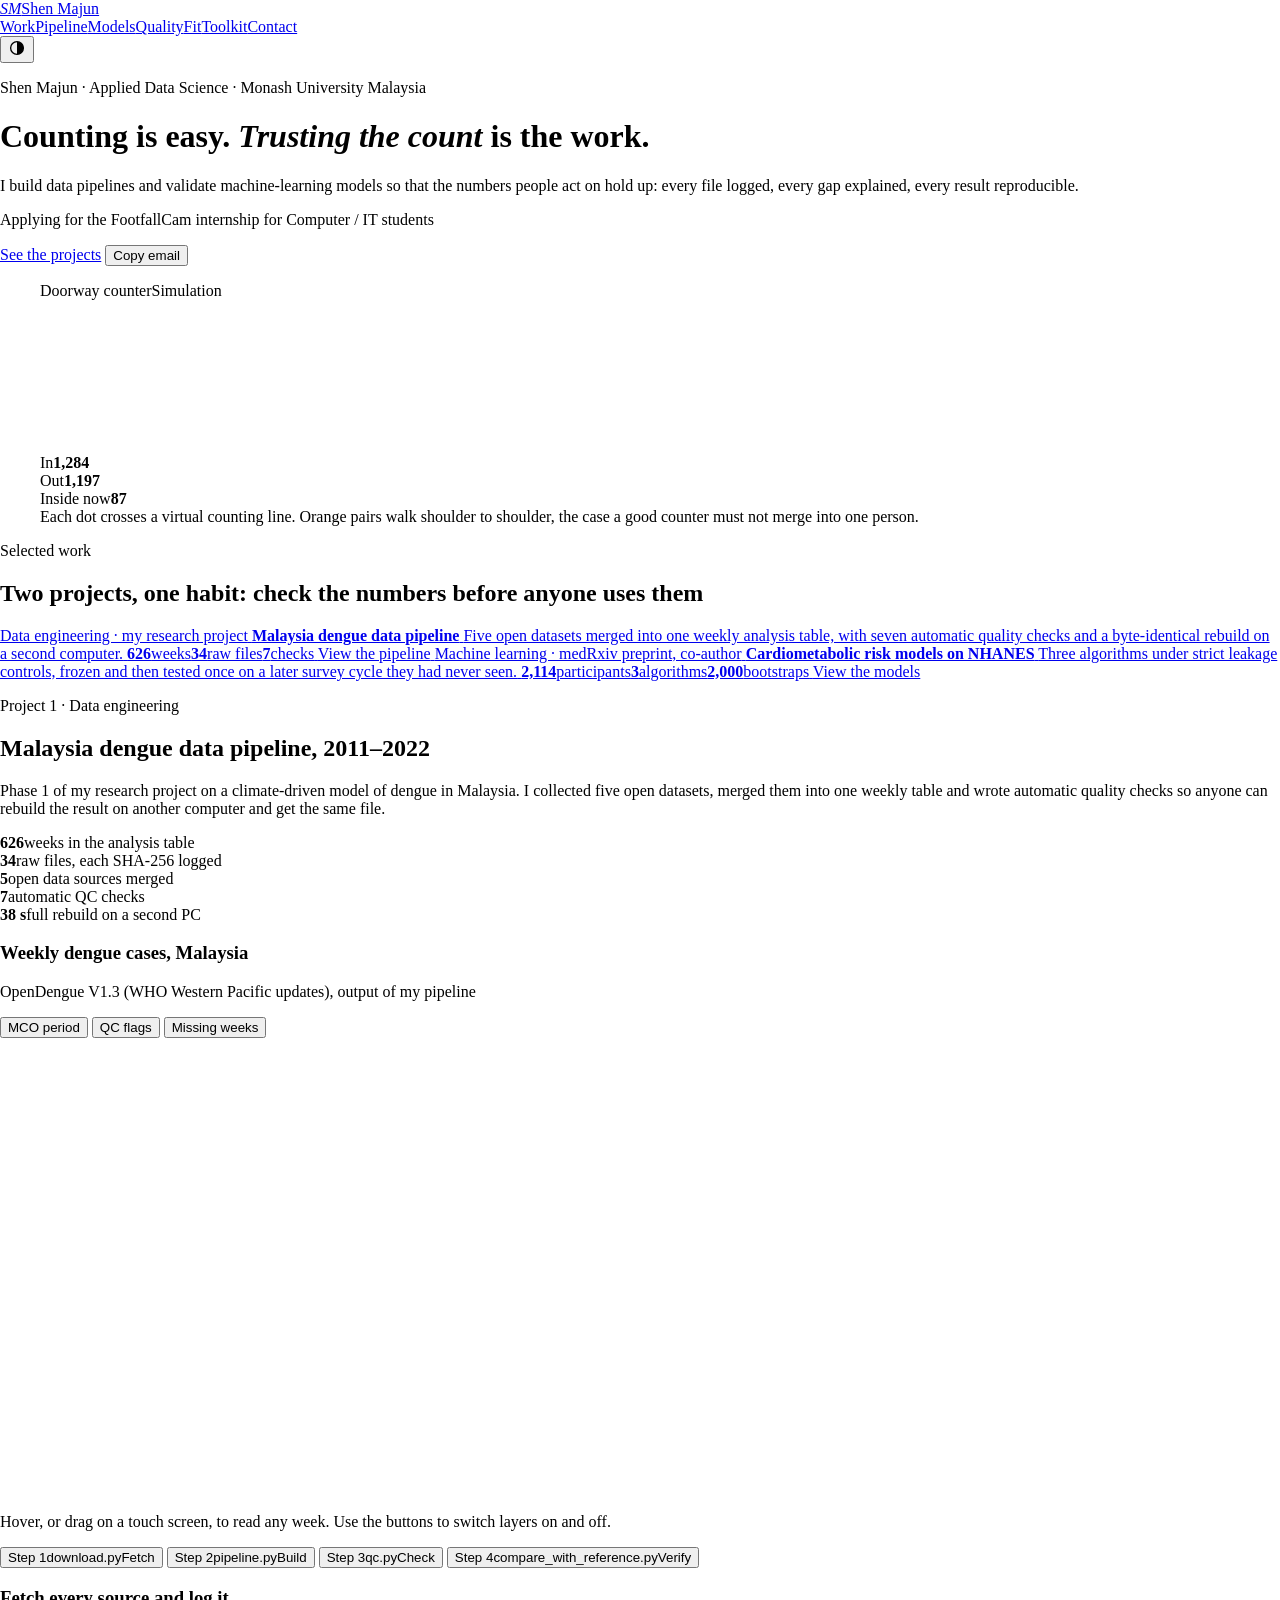
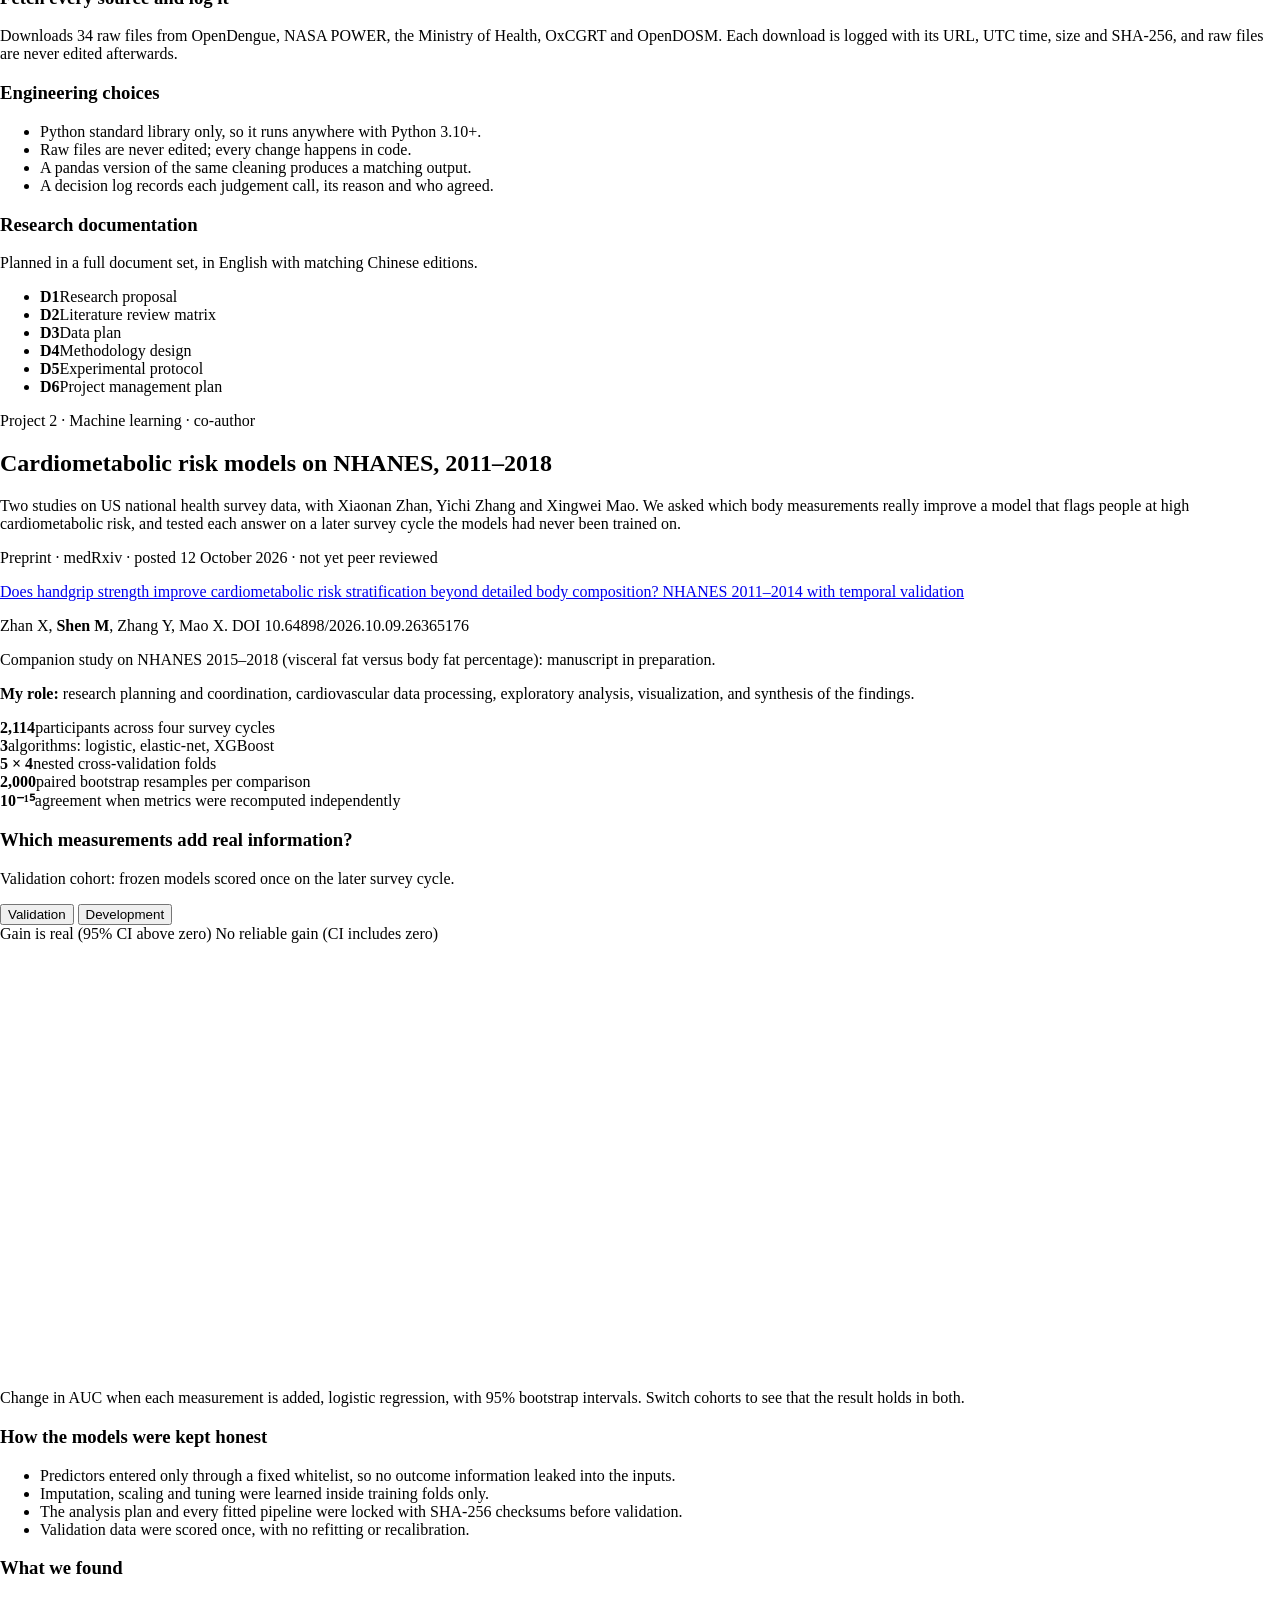
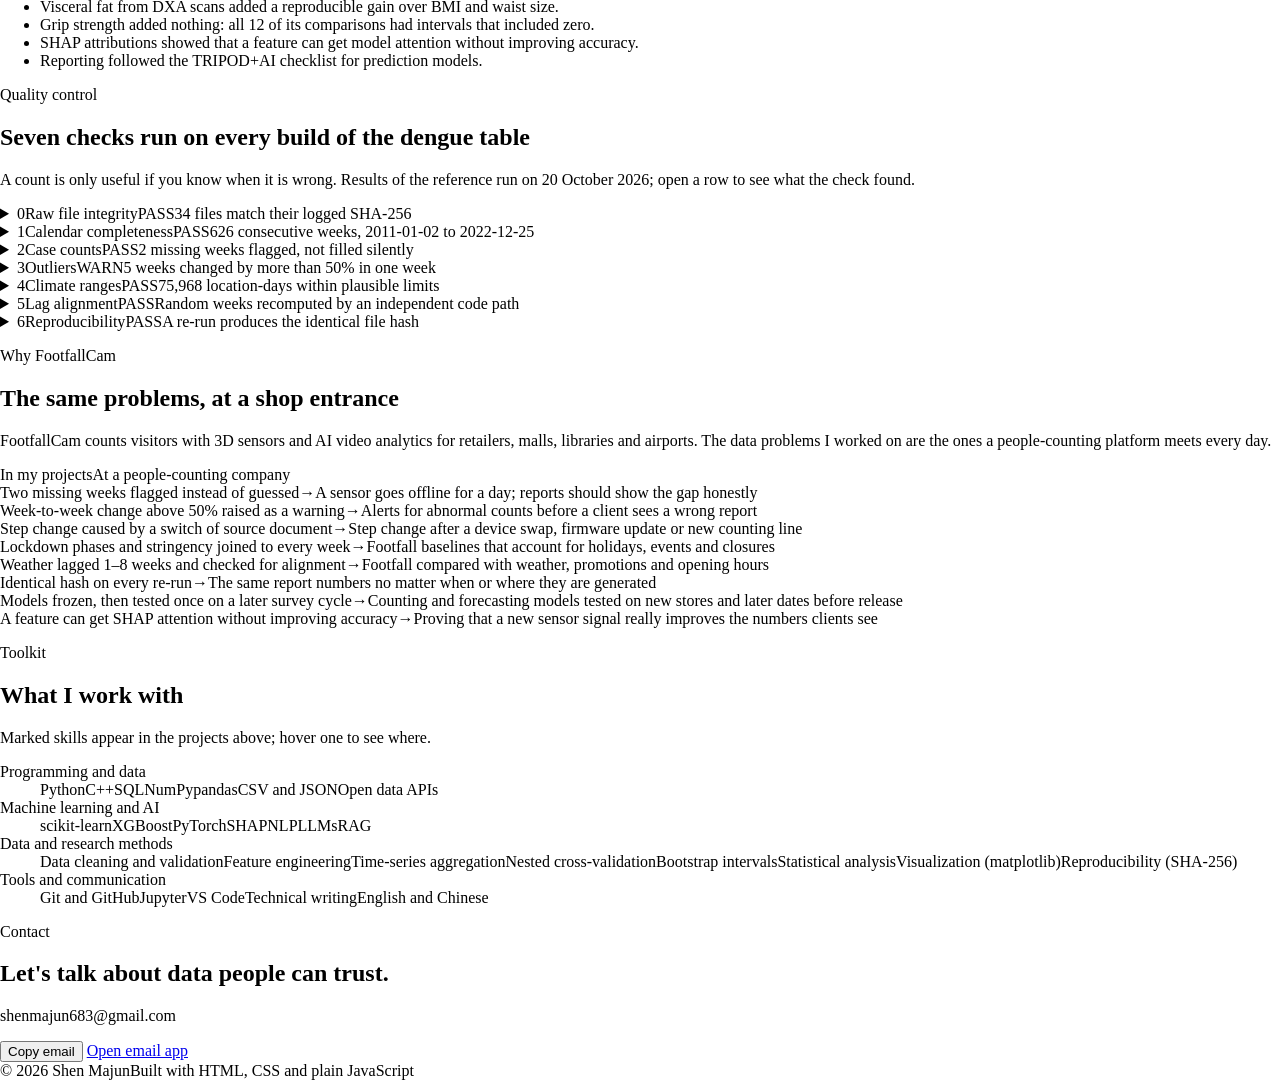
==== index.html @ b2a81bf7 "Publish research portfolio at GitHub Pages site root" ====
<!doctype html>
<html lang="en">
<head>
<meta charset="utf-8">
<meta name="viewport" content="width=device-width, initial-scale=1, viewport-fit=cover">
<meta name="description" content="Shen Majun, Applied Data Science, Monash University Malaysia. Reproducible data pipelines and validated machine-learning models.">
<meta name="author" content="Shen Majun">
<meta property="og:title" content="Shen Majun Portfolio">
<meta property="og:description" content="Reproducible data pipelines and validated machine-learning models.">
<link rel="icon" href="data:image/svg+xml,%3Csvg xmlns='http://www.w3.org/2000/svg' viewBox='0 0 32 32'%3E%3Crect width='32' height='32' rx='7' fill='%2313202a'/%3E%3Ctext x='16' y='21' font-family='monospace' font-size='13' fill='%23f2f4f3' text-anchor='middle'%3ESM%3C/text%3E%3C/svg%3E">
<style>*, *::before, *::after { box-sizing: border-box; } body { margin: 0; } img { max-width: 100%; } [hidden] { display: none !important; }</style>
<title>Shen Majun Portfolio</title>
<link rel="preconnect" href="https://fonts.googleapis.com">
<link rel="preconnect" href="https://fonts.gstatic.com" crossorigin>
<link rel="stylesheet" href="https://fonts.googleapis.com/css2?family=Bricolage+Grotesque:opsz,wght@12..96,500;12..96,700;12..96,800&family=IBM+Plex+Sans:wght@400;500;600&family=IBM+Plex+Mono:wght@400;500&display=swap">
<link rel="stylesheet" href="assets/style.css">
</head>
<body>
<nav class="nav" aria-label="Sections">
  <div class="nav-inner">
    <a class="mark" href="#top"><i>SM</i><span>Shen Majun</span></a>
    <div class="nav-links">
      <a href="#work">Work</a><a href="#pipeline">Pipeline</a><a href="#models">Models</a><a href="#qc">Quality</a><a href="#fit">Fit</a><a href="#toolkit">Toolkit</a><a href="#contact">Contact</a>
    </div>
    <button class="icon-btn" id="theme" type="button" aria-label="Switch light or dark theme" title="Switch light or dark theme">
      <svg width="18" height="18" viewBox="0 0 24 24" aria-hidden="true"><circle cx="12" cy="12" r="8.5" fill="none" stroke="currentColor" stroke-width="1.8"/><path d="M12 3.5a8.5 8.5 0 0 1 0 17z" fill="currentColor"/></svg>
    </button>
  </div>
</nav>

<main class="wrap" id="top">
  <header class="hero">
    <div class="hero-copy">
      <p class="eyebrow">Shen Majun · Applied Data Science · Monash University Malaysia</p>
      <h1>Counting is easy. <em>Trusting the count</em> is the work.</h1>
      <p class="hero-text">I build data pipelines and validate machine-learning models so that the numbers people act on hold up: every file logged, every gap explained, every result reproducible.</p>
      <p class="target"><i></i>Applying for the FootfallCam internship for Computer / IT students</p>
      <div class="cta">
        <a class="btn primary" href="#work">See the projects</a>
        <button class="btn" type="button" data-copy-email>Copy email</button>
      </div>
    </div>
    <figure class="door card">
      <div class="door-head"><span class="live"><i></i>Doorway counter</span><span class="door-tag">Simulation</span></div>
      <canvas id="door" role="img" aria-label="Animated top-down view of people walking in and out through a doorway while a counter tallies each crossing"></canvas>
      <div class="door-stats" aria-live="off">
        <div><span>In</span><b id="c-in">1,284</b></div>
        <div><span>Out</span><b id="c-out">1,197</b></div>
        <div><span>Inside now</span><b id="c-now">87</b></div>
      </div>
      <figcaption>Each dot crosses a virtual counting line. Orange pairs walk shoulder to shoulder, the case a good counter must not merge into one person.</figcaption>
    </figure>
  </header>

  <section class="sec" id="work">
    <div class="sec-head">
      <p class="eyebrow">Selected work</p>
      <h2>Two projects, one habit: check the numbers before anyone uses them</h2>
    </div>
    <div class="work-grid">
      <a class="work-card card" href="#pipeline">
        <span class="kind">Data engineering · my research project</span>
        <strong>Malaysia dengue data pipeline</strong>
        <span class="desc">Five open datasets merged into one weekly analysis table, with seven automatic quality checks and a byte-identical rebuild on a second computer.</span>
        <span class="stats"><span><b>626</b>weeks</span><span><b>34</b>raw files</span><span><b>7</b>checks</span></span>
        <span class="go">View the pipeline</span>
      </a>
      <a class="work-card card" href="#models">
        <span class="kind">Machine learning · medRxiv preprint, co-author</span>
        <strong>Cardiometabolic risk models on NHANES</strong>
        <span class="desc">Three algorithms under strict leakage controls, frozen and then tested once on a later survey cycle they had never seen.</span>
        <span class="stats"><span><b>2,114</b>participants</span><span><b>3</b>algorithms</span><span><b>2,000</b>bootstraps</span></span>
        <span class="go">View the models</span>
      </a>
    </div>
  </section>

  <section class="sec" id="pipeline">
    <div class="sec-head">
      <p class="eyebrow">Project 1 · Data engineering</p>
      <h2>Malaysia dengue data pipeline, 2011–2022</h2>
      <p class="lede">Phase 1 of my research project on a climate-driven model of dengue in Malaysia. I collected five open datasets, merged them into one weekly table and wrote automatic quality checks so anyone can rebuild the result on another computer and get the same file.</p>
    </div>
    <div class="tally card">
      <div><b>626</b><span>weeks in the analysis table</span></div>
      <div><b>34</b><span>raw files, each SHA-256 logged</span></div>
      <div><b>5</b><span>open data sources merged</span></div>
      <div><b>7</b><span>automatic QC checks</span></div>
      <div><b>38 s</b><span>full rebuild on a second PC</span></div>
    </div>
    <div class="card chart-card">
      <div class="card-head">
        <div><h3>Weekly dengue cases, Malaysia</h3><p class="caption">OpenDengue V1.3 (WHO Western Pacific updates), output of my pipeline</p></div>
        <div class="chips" role="group" aria-label="Chart layers">
          <button class="chip" type="button" aria-pressed="true" data-layer="mco"><i class="sw band"></i>MCO period</button>
          <button class="chip" type="button" aria-pressed="true" data-layer="flags"><i class="sw flag"></i>QC flags</button>
          <button class="chip" type="button" aria-pressed="true" data-layer="gaps"><i class="sw gap"></i>Missing weeks</button>
        </div>
      </div>
      <div class="chart-wrap">
        <div class="chart-scroll"><svg id="chart" viewBox="0 0 900 320" role="img" aria-label="Weekly dengue cases in Malaysia from 2011 to 2022, peaking at 3,642 in January 2016 and above 3,500 in 2019, then dropping sharply during the Movement Control Order"></svg></div>
        <div class="tip" id="chart-tip" hidden></div>
      </div>
      <p class="caption">Hover, or drag on a touch screen, to read any week. Use the buttons to switch layers on and off.</p>
    </div>

    <div class="flow" role="tablist" aria-label="Pipeline steps">
      <button class="step" role="tab" type="button" aria-selected="true" aria-controls="step-panel" data-step="0"><span class="n">Step 1</span><span class="file">download.py</span><span class="verb">Fetch</span></button>
      <button class="step" role="tab" type="button" aria-selected="false" aria-controls="step-panel" data-step="1"><span class="n">Step 2</span><span class="file">pipeline.py</span><span class="verb">Build</span></button>
      <button class="step" role="tab" type="button" aria-selected="false" aria-controls="step-panel" data-step="2"><span class="n">Step 3</span><span class="file">qc.py</span><span class="verb">Check</span></button>
      <button class="step" role="tab" type="button" aria-selected="false" aria-controls="step-panel" data-step="3"><span class="n">Step 4</span><span class="file">compare_with_reference.py</span><span class="verb">Verify</span></button>
    </div>
    <div class="step-panel card" id="step-panel" role="tabpanel" aria-live="polite">
      <h3 id="step-title">Fetch every source and log it</h3>
      <p id="step-text">Downloads 34 raw files from OpenDengue, NASA POWER, the Ministry of Health, OxCGRT and OpenDOSM. Each download is logged with its URL, UTC time, size and SHA-256, and raw files are never edited afterwards.</p>
    </div>

    <div class="cols">
      <div class="card">
        <h3>Engineering choices</h3>
        <ul class="ticks">
          <li>Python standard library only, so it runs anywhere with Python 3.10+.</li>
          <li>Raw files are never edited; every change happens in code.</li>
          <li>A pandas version of the same cleaning produces a matching output.</li>
          <li>A decision log records each judgement call, its reason and who agreed.</li>
        </ul>
      </div>
      <div class="card">
        <h3>Research documentation</h3>
        <p class="caption">Planned in a full document set, in English with matching Chinese editions.</p>
        <ul class="docs">
          <li><b>D1</b>Research proposal</li>
          <li><b>D2</b>Literature review matrix</li>
          <li><b>D3</b>Data plan</li>
          <li><b>D4</b>Methodology design</li>
          <li><b>D5</b>Experimental protocol</li>
          <li><b>D6</b>Project management plan</li>
        </ul>
      </div>
    </div>
  </section>

  <section class="sec" id="models">
    <div class="sec-head">
      <p class="eyebrow">Project 2 · Machine learning · co-author</p>
      <h2>Cardiometabolic risk models on NHANES, 2011–2018</h2>
      <p class="lede">Two studies on US national health survey data, with Xiaonan Zhan, Yichi Zhang and Xingwei Mao. We asked which body measurements really improve a model that flags people at high cardiometabolic risk, and tested each answer on a later survey cycle the models had never been trained on.</p>
    </div>
    <div class="cite card">
      <p class="eyebrow">Preprint · medRxiv · posted 12 October 2026 · not yet peer reviewed</p>
      <a href="https://www.medrxiv.org/content/10.64898/2026.10.09.26365176v1" target="_blank" rel="noopener">Does handgrip strength improve cardiometabolic risk stratification beyond detailed body composition? NHANES 2011–2014 with temporal validation</a>
      <p class="authors">Zhan X, <strong>Shen M</strong>, Zhang Y, Mao X. DOI <span class="doi">10.64898/2026.10.09.26365176</span></p>
      <p class="authors">Companion study on NHANES 2015–2018 (visceral fat versus body fat percentage): manuscript in preparation.</p>
    </div>
    <p class="role"><strong>My role:</strong> research planning and coordination, cardiovascular data processing, exploratory analysis, visualization, and synthesis of the findings.</p>
    <div class="tally card">
      <div><b>2,114</b><span>participants across four survey cycles</span></div>
      <div><b>3</b><span>algorithms: logistic, elastic-net, XGBoost</span></div>
      <div><b>5 × 4</b><span>nested cross-validation folds</span></div>
      <div><b>2,000</b><span>paired bootstrap resamples per comparison</span></div>
      <div><b>10⁻¹⁵</b><span>agreement when metrics were recomputed independently</span></div>
    </div>
    <div class="card chart-card">
      <div class="card-head">
        <div><h3>Which measurements add real information?</h3><p class="caption" id="forest-note">Validation cohort: frozen models scored once on the later survey cycle.</p></div>
        <div class="seg" role="group" aria-label="Cohort">
          <button type="button" aria-pressed="true" data-cohort="val">Validation</button>
          <button type="button" aria-pressed="false" data-cohort="dev">Development</button>
        </div>
      </div>
      <div class="chips" aria-hidden="true">
        <span class="chip"><i class="sw line"></i>Gain is real (95% CI above zero)</span>
        <span class="chip"><i class="sw mute"></i>No reliable gain (CI includes zero)</span>
      </div>
      <div class="chart-wrap">
        <div class="chart-scroll"><svg id="forest" viewBox="0 0 900 300" role="img" aria-label="Change in AUC for six comparisons. Visceral fat adds about 0.04 and visceral fat plus body fat about 0.06 in validation; grip strength, muscle mass and body fat alone add nothing reliable"></svg></div>
        <div class="tip" id="forest-tip" hidden></div>
      </div>
      <p class="caption">Change in AUC when each measurement is added, logistic regression, with 95% bootstrap intervals. Switch cohorts to see that the result holds in both.</p>
    </div>
    <div class="cols">
      <div class="card">
        <h3>How the models were kept honest</h3>
        <ul class="ticks">
          <li>Predictors entered only through a fixed whitelist, so no outcome information leaked into the inputs.</li>
          <li>Imputation, scaling and tuning were learned inside training folds only.</li>
          <li>The analysis plan and every fitted pipeline were locked with SHA-256 checksums before validation.</li>
          <li>Validation data were scored once, with no refitting or recalibration.</li>
        </ul>
      </div>
      <div class="card">
        <h3>What we found</h3>
        <ul class="ticks">
          <li>Visceral fat from DXA scans added a reproducible gain over BMI and waist size.</li>
          <li>Grip strength added nothing: all 12 of its comparisons had intervals that included zero.</li>
          <li>SHAP attributions showed that a feature can get model attention without improving accuracy.</li>
          <li>Reporting followed the TRIPOD+AI checklist for prediction models.</li>
        </ul>
      </div>
    </div>
  </section>

  <section class="sec" id="qc">
    <div class="sec-head">
      <p class="eyebrow">Quality control</p>
      <h2>Seven checks run on every build of the dengue table</h2>
      <p class="lede">A count is only useful if you know when it is wrong. Results of the reference run on 20 October 2026; open a row to see what the check found.</p>
    </div>
    <div class="qc card">
      <details><summary><span class="n">0</span><span class="name">Raw file integrity</span><span class="pill pass">PASS</span><span class="sum">34 files match their logged SHA-256</span><i class="chev"></i></summary>
        <div class="more"><p>Every raw file is hashed again and compared with the hash written to <code>DOWNLOAD_LOG.csv</code> at download time, so a silently changed file cannot slip in.</p></div></details>
      <details><summary><span class="n">1</span><span class="name">Calendar completeness</span><span class="pill pass">PASS</span><span class="sum">626 consecutive weeks, 2011-01-02 to 2022-12-25</span><i class="chev"></i></summary>
        <div class="more"><p>Every Sunday-start week appears exactly once, with no duplicates and no jumps in the calendar.</p></div></details>
      <details><summary><span class="n">2</span><span class="name">Case counts</span><span class="pill pass">PASS</span><span class="sum">2 missing weeks flagged, not filled silently</span><i class="chev"></i></summary>
        <div class="more"><p>Missing in the source and kept as missing, with a flag column:</p><ul><li>2014-12-28</li><li>2020-12-27</li></ul></div></details>
      <details><summary><span class="n">3</span><span class="name">Outliers</span><span class="pill warn">WARN</span><span class="sum">5 weeks changed by more than 50% in one week</span><i class="chev"></i></summary>
        <div class="more"><p>Raised as warnings for review against the WHO source. The 2013-12-29 drop is the first week taken from a different WHO source document.</p><ul><li>2011-09-04: 178 → 310 (+74%)</li><li>2013-12-29: 2,087 → 1,019 (−51%)</li><li>2014-01-05: 1,019 → 1,930 (+89%)</li><li>2014-08-03: 1,818 → 2,975 (+64%)</li><li>2017-11-19: 1,003 → 1,536 (+53%)</li></ul></div></details>
      <details><summary><span class="n">4</span><span class="name">Climate ranges</span><span class="pill pass">PASS</span><span class="sum">75,968 location-days within plausible limits</span><i class="chev"></i></summary>
        <div class="more"><p>Daily temperature, rainfall and humidity at 16 state capitals checked against physical limits before weekly aggregation.</p></div></details>
      <details><summary><span class="n">5</span><span class="name">Lag alignment</span><span class="pill pass">PASS</span><span class="sum">Random weeks recomputed by an independent code path</span><i class="chev"></i></summary>
        <div class="more"><p>Five random weeks, one random lag each, three variables. Examples:</p><ul><li>2015-02-22 temperature lag 1: stored 25.6847, recomputed 25.6847</li><li>2019-08-18 rainfall lag 4: stored 38.2796, recomputed 38.2796</li><li>2020-06-07 humidity lag 7: stored 81.1897, recomputed 81.1897</li></ul></div></details>
      <details><summary><span class="n">6</span><span class="name">Reproducibility</span><span class="pill pass">PASS</span><span class="sum">A re-run produces the identical file hash</span><i class="chev"></i></summary>
        <div class="more"><p>SHA-256 of <code>analysis_weekly.csv</code>:</p><ul><li style="overflow-wrap:anywhere">63e874e087cb369cb9863af6ad390d835383f2904d66a9bf6e2590da670570d3</li></ul></div></details>
    </div>
  </section>

  <section class="sec" id="fit">
    <div class="sec-head">
      <p class="eyebrow">Why FootfallCam</p>
      <h2>The same problems, at a shop entrance</h2>
      <p class="lede">FootfallCam counts visitors with 3D sensors and AI video analytics for retailers, malls, libraries and airports. The data problems I worked on are the ones a people-counting platform meets every day.</p>
    </div>
    <div class="fit card">
      <div class="fit-head"><span>In my projects</span><span></span><span>At a people-counting company</span></div>
      <div class="fit-row"><span>Two missing weeks flagged instead of guessed</span><span class="arrow" aria-hidden="true">→</span><span class="them">A sensor goes offline for a day; reports should show the gap honestly</span></div>
      <div class="fit-row"><span>Week-to-week change above 50% raised as a warning</span><span class="arrow" aria-hidden="true">→</span><span class="them">Alerts for abnormal counts before a client sees a wrong report</span></div>
      <div class="fit-row"><span>Step change caused by a switch of source document</span><span class="arrow" aria-hidden="true">→</span><span class="them">Step change after a device swap, firmware update or new counting line</span></div>
      <div class="fit-row"><span>Lockdown phases and stringency joined to every week</span><span class="arrow" aria-hidden="true">→</span><span class="them">Footfall baselines that account for holidays, events and closures</span></div>
      <div class="fit-row"><span>Weather lagged 1–8 weeks and checked for alignment</span><span class="arrow" aria-hidden="true">→</span><span class="them">Footfall compared with weather, promotions and opening hours</span></div>
      <div class="fit-row"><span>Identical hash on every re-run</span><span class="arrow" aria-hidden="true">→</span><span class="them">The same report numbers no matter when or where they are generated</span></div>
      <div class="fit-row"><span>Models frozen, then tested once on a later survey cycle</span><span class="arrow" aria-hidden="true">→</span><span class="them">Counting and forecasting models tested on new stores and later dates before release</span></div>
      <div class="fit-row"><span>A feature can get SHAP attention without improving accuracy</span><span class="arrow" aria-hidden="true">→</span><span class="them">Proving that a new sensor signal really improves the numbers clients see</span></div>
    </div>
  </section>

  <section class="sec" id="toolkit">
    <div class="sec-head">
      <p class="eyebrow">Toolkit</p>
      <h2>What I work with</h2>
      <p class="legend-note"><i></i>Marked skills appear in the projects above; hover one to see where.</p>
    </div>
    <dl class="skill-groups card">
      <div><dt>Programming and data</dt><dd class="skills">
        <span class="skill" tabindex="0" data-used="Dengue pipeline · NHANES models">Python</span><span class="skill">C++</span><span class="skill">SQL</span><span class="skill">NumPy</span><span class="skill" tabindex="0" data-used="pandas version of the dengue cleaning">pandas</span><span class="skill" tabindex="0" data-used="Dengue pipeline">CSV and JSON</span><span class="skill" tabindex="0" data-used="NASA POWER, OpenDOSM, MOH sources">Open data APIs</span>
      </dd></div>
      <div><dt>Machine learning and AI</dt><dd class="skills">
        <span class="skill" tabindex="0" data-used="NHANES models">scikit-learn</span><span class="skill" tabindex="0" data-used="NHANES models">XGBoost</span><span class="skill">PyTorch</span><span class="skill" tabindex="0" data-used="NHANES model explanations">SHAP</span><span class="skill">NLP</span><span class="skill">LLMs</span><span class="skill">RAG</span>
      </dd></div>
      <div><dt>Data and research methods</dt><dd class="skills">
        <span class="skill" tabindex="0" data-used="Dengue QC checks">Data cleaning and validation</span><span class="skill" tabindex="0" data-used="Climate lags in the dengue table">Feature engineering</span><span class="skill" tabindex="0" data-used="Daily to weekly climate">Time-series aggregation</span><span class="skill" tabindex="0" data-used="NHANES models">Nested cross-validation</span><span class="skill" tabindex="0" data-used="NHANES models">Bootstrap intervals</span><span class="skill">Statistical analysis</span><span class="skill" tabindex="0" data-used="NHANES figures">Visualization (matplotlib)</span><span class="skill" tabindex="0" data-used="Both projects">Reproducibility (SHA-256)</span>
      </dd></div>
      <div><dt>Tools and communication</dt><dd class="skills">
        <span class="skill">Git and GitHub</span><span class="skill">Jupyter</span><span class="skill">VS Code</span><span class="skill" tabindex="0" data-used="D1–D6 documents">Technical writing</span><span class="skill">English and Chinese</span>
      </dd></div>
    </dl>
  </section>

  <section class="contact" id="contact">
    <div>
      <p class="eyebrow">Contact</p>
      <h2>Let's talk about data people can trust.</h2>
      <p class="email" id="email">shenmajun683@gmail.com</p>
    </div>
    <div class="cta">
      <button class="btn primary" type="button" data-copy-email>Copy email</button>
      <a class="btn" href="mailto:shenmajun683@gmail.com">Open email app</a>
    </div>
  </section>
  <footer class="foot"><span>© 2026 Shen Majun</span><span>Built with HTML, CSS and plain JavaScript</span></footer>
</main>

<script src="assets/main.js"></script>
</body>
</html>
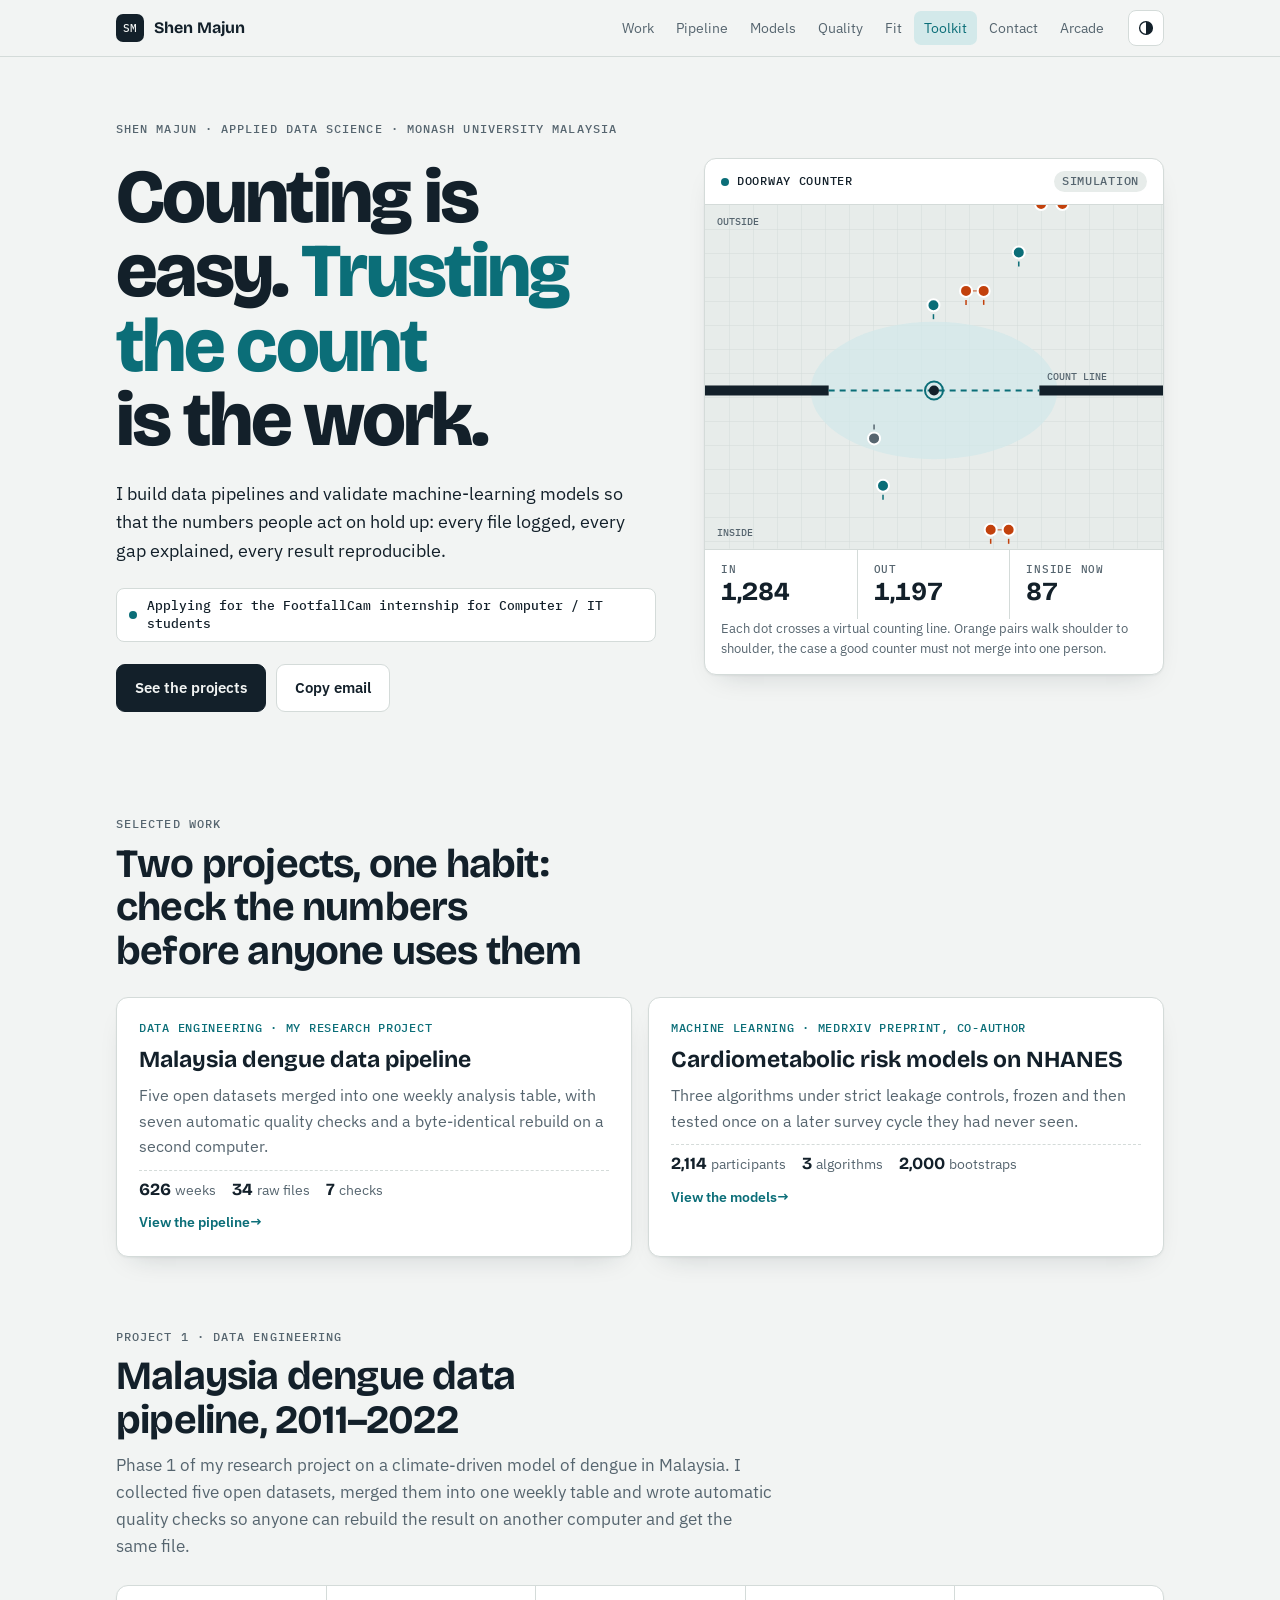
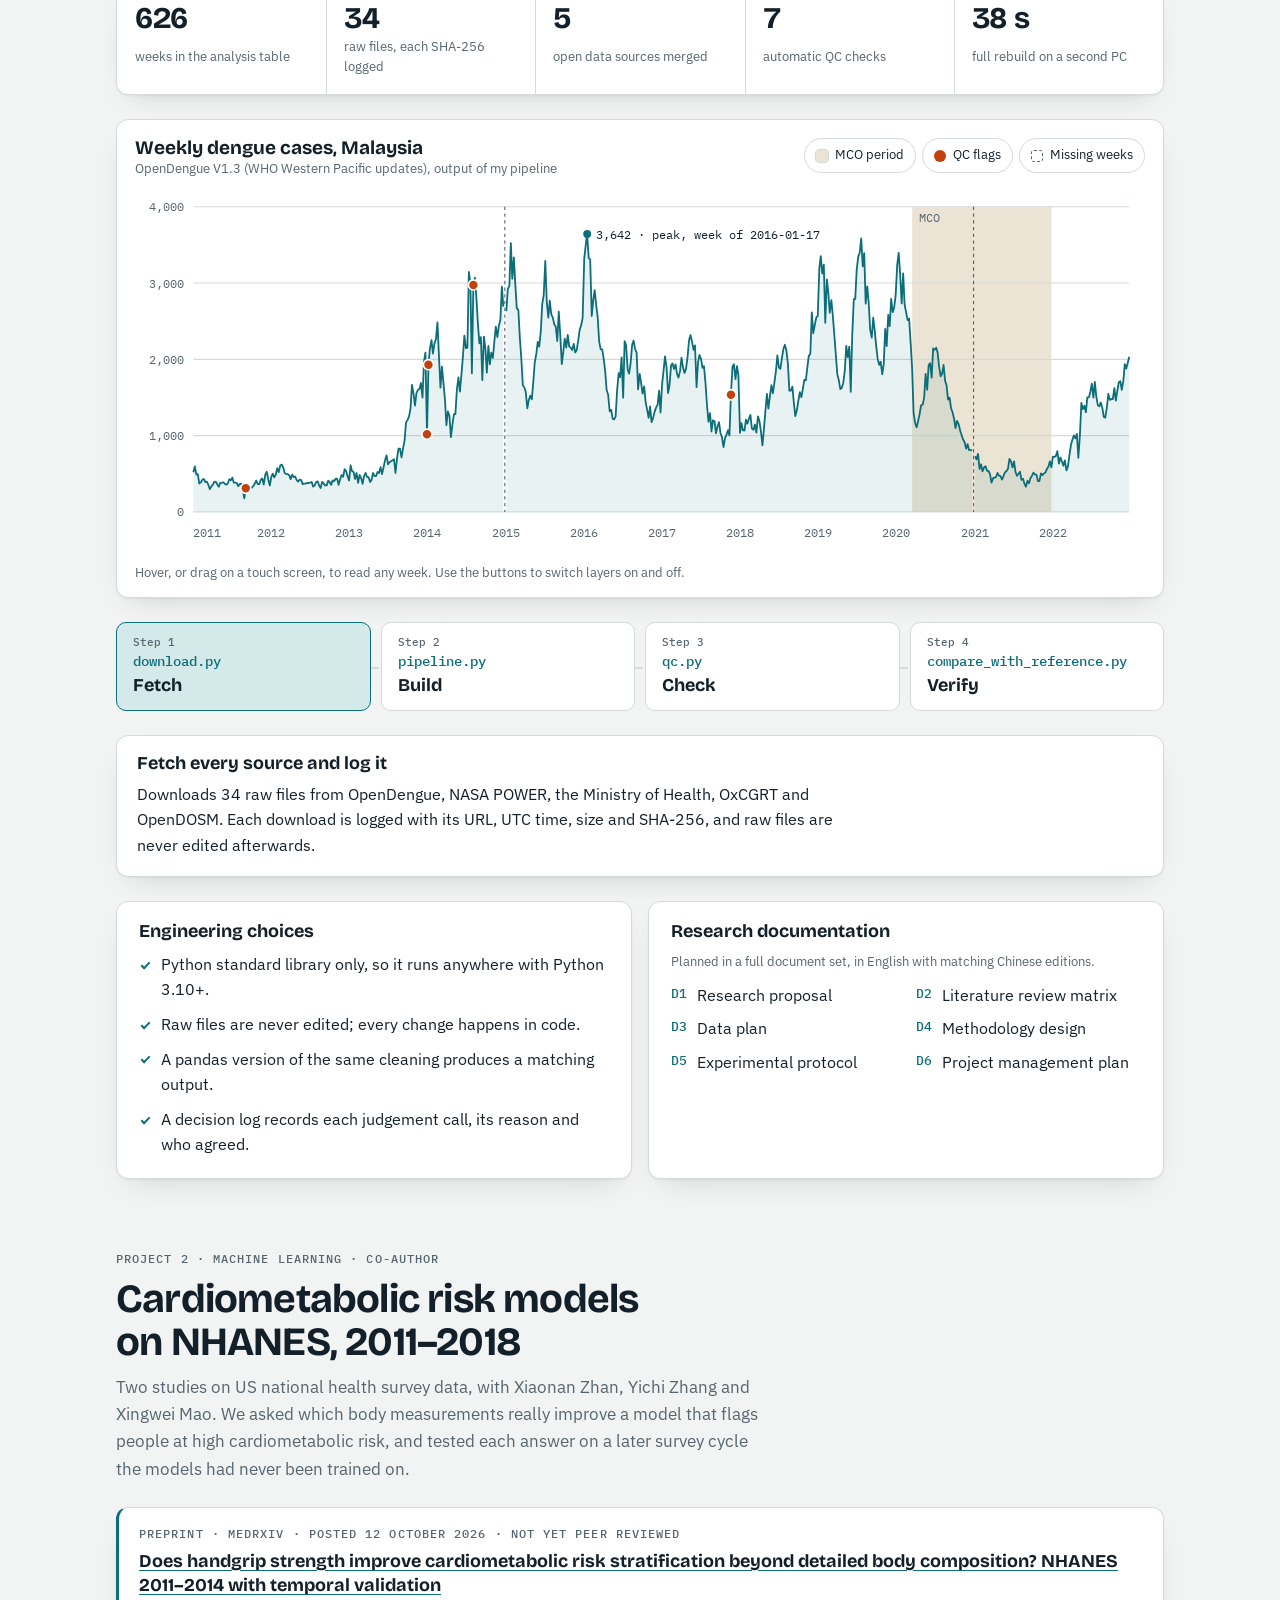
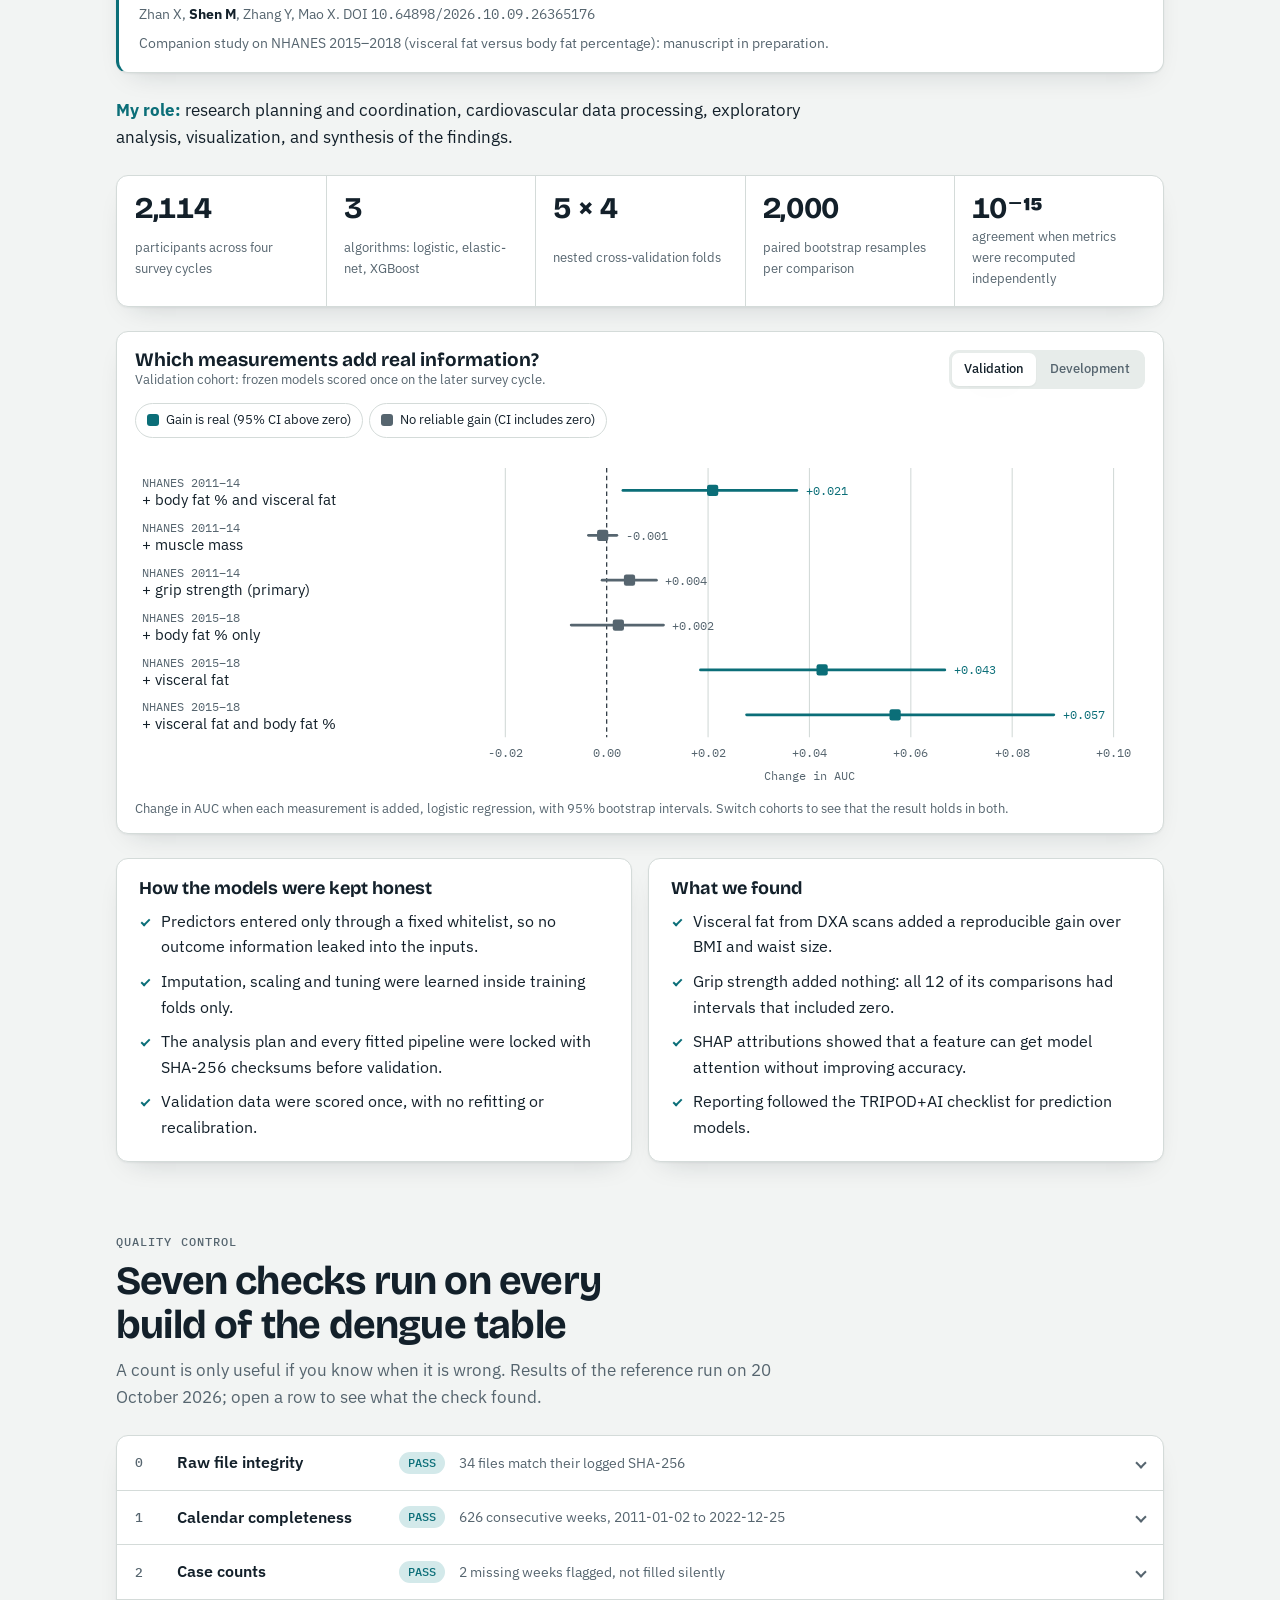
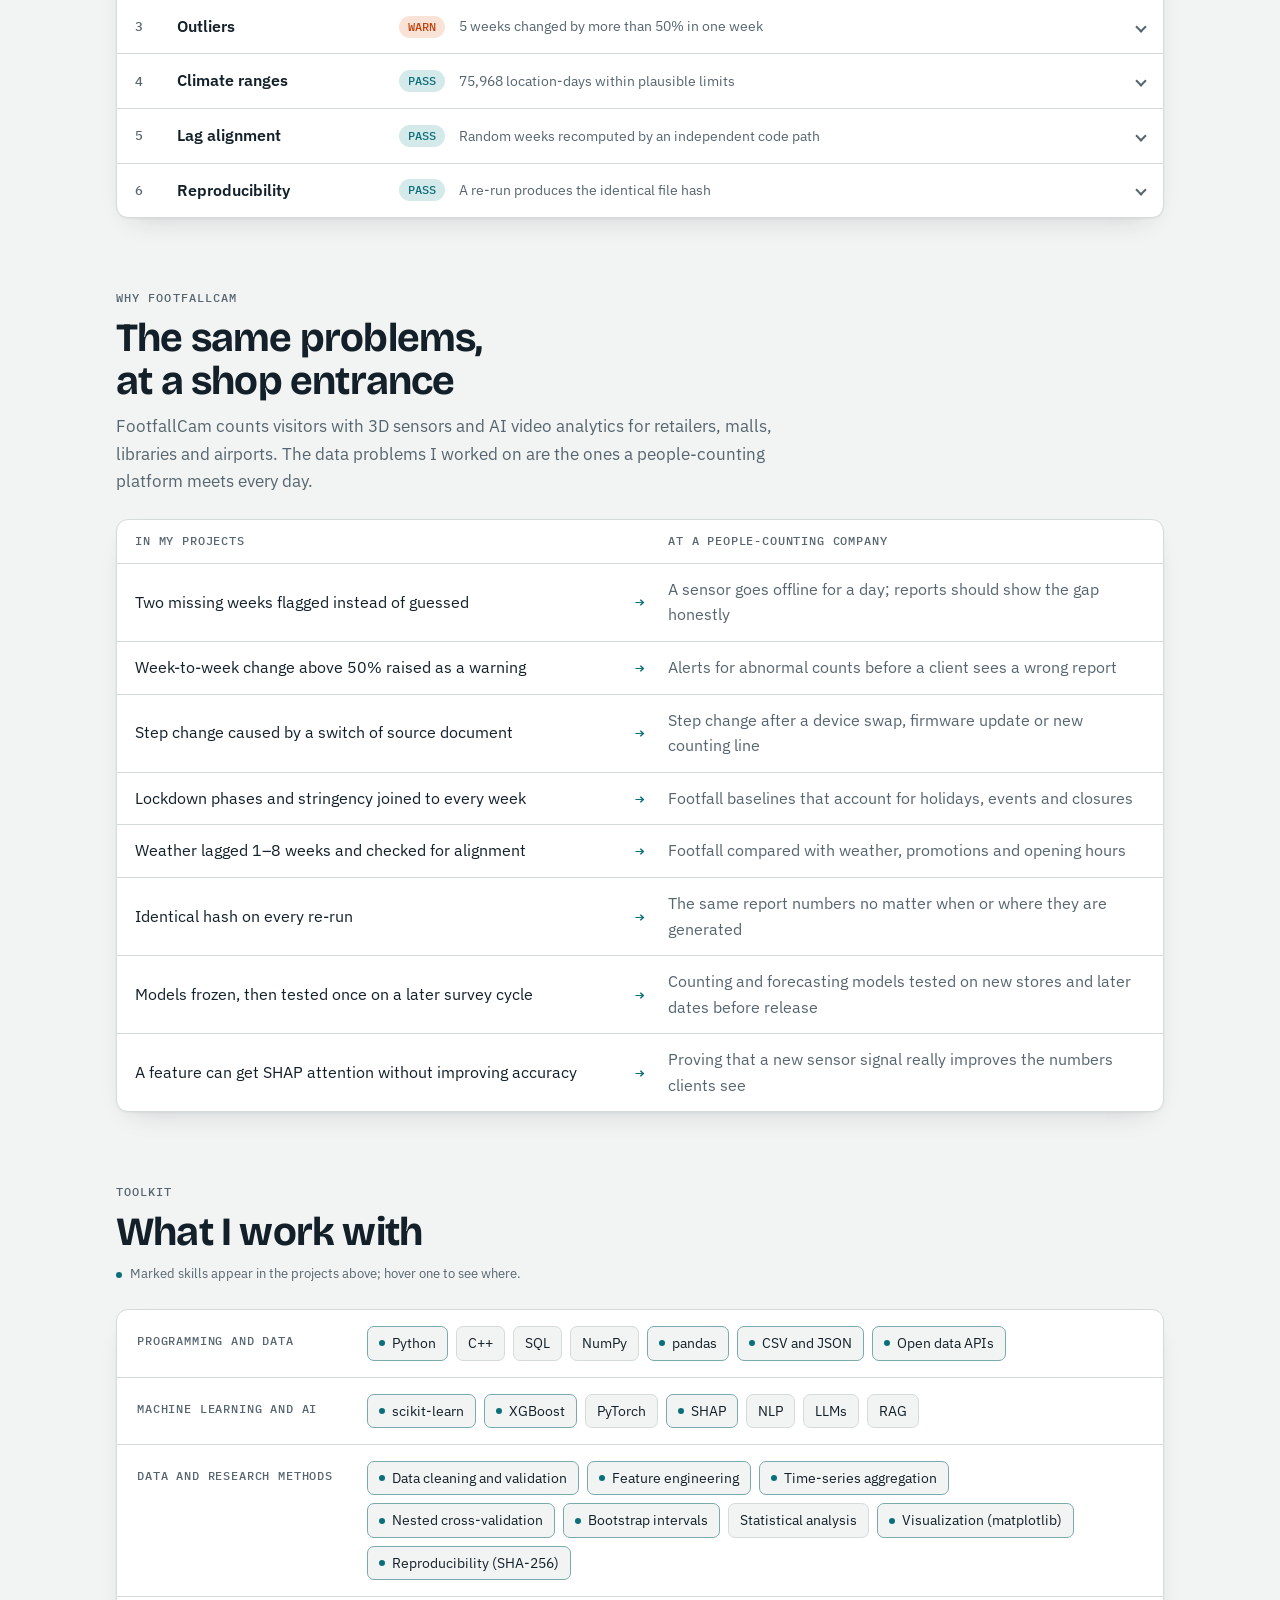
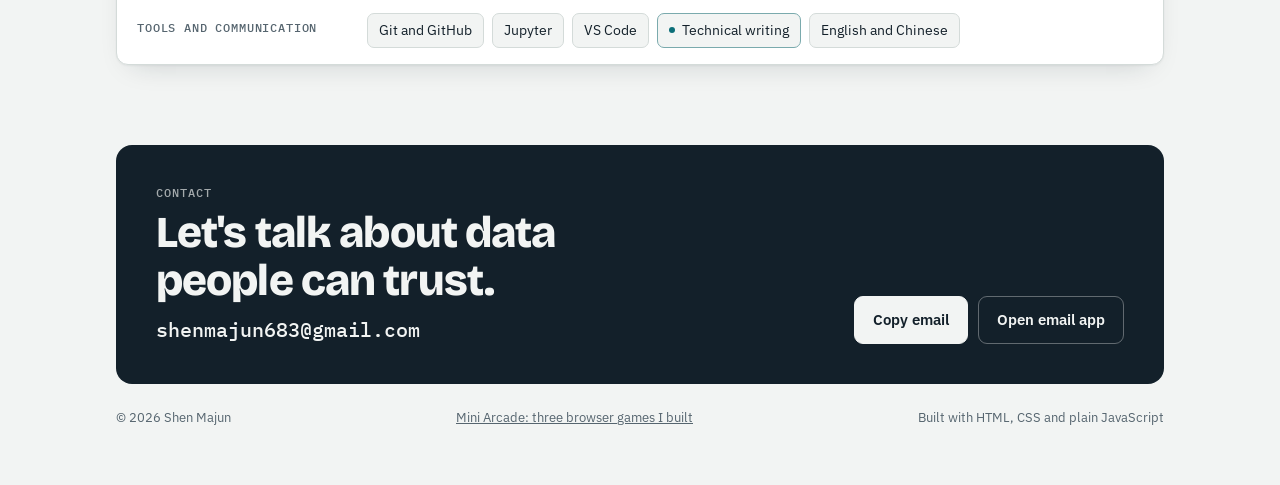
==== commit 21170aec: "Add Mini Arcade: three browser games - Bug Slayer: developer-themed roguelike deckbuilder (branching" ====
--- a/index.html
+++ b/index.html
@@ -1,284 +1,284 @@
-<!doctype html>
-<html lang="en">
-<head>
-<meta charset="utf-8">
-<meta name="viewport" content="width=device-width, initial-scale=1, viewport-fit=cover">
-<meta name="description" content="Shen Majun, Applied Data Science, Monash University Malaysia. Reproducible data pipelines and validated machine-learning models.">
-<meta name="author" content="Shen Majun">
-<meta property="og:title" content="Shen Majun Portfolio">
-<meta property="og:description" content="Reproducible data pipelines and validated machine-learning models.">
-<link rel="icon" href="data:image/svg+xml,%3Csvg xmlns='http://www.w3.org/2000/svg' viewBox='0 0 32 32'%3E%3Crect width='32' height='32' rx='7' fill='%2313202a'/%3E%3Ctext x='16' y='21' font-family='monospace' font-size='13' fill='%23f2f4f3' text-anchor='middle'%3ESM%3C/text%3E%3C/svg%3E">
-<style>*, *::before, *::after { box-sizing: border-box; } body { margin: 0; } img { max-width: 100%; } [hidden] { display: none !important; }</style>
-<title>Shen Majun Portfolio</title>
-<link rel="preconnect" href="https://fonts.googleapis.com">
-<link rel="preconnect" href="https://fonts.gstatic.com" crossorigin>
-<link rel="stylesheet" href="https://fonts.googleapis.com/css2?family=Bricolage+Grotesque:opsz,wght@12..96,500;12..96,700;12..96,800&family=IBM+Plex+Sans:wght@400;500;600&family=IBM+Plex+Mono:wght@400;500&display=swap">
-<link rel="stylesheet" href="assets/style.css">
-</head>
-<body>
-<nav class="nav" aria-label="Sections">
-  <div class="nav-inner">
-    <a class="mark" href="#top"><i>SM</i><span>Shen Majun</span></a>
-    <div class="nav-links">
-      <a href="#work">Work</a><a href="#pipeline">Pipeline</a><a href="#models">Models</a><a href="#qc">Quality</a><a href="#fit">Fit</a><a href="#toolkit">Toolkit</a><a href="#contact">Contact</a>
-    </div>
-    <button class="icon-btn" id="theme" type="button" aria-label="Switch light or dark theme" title="Switch light or dark theme">
-      <svg width="18" height="18" viewBox="0 0 24 24" aria-hidden="true"><circle cx="12" cy="12" r="8.5" fill="none" stroke="currentColor" stroke-width="1.8"/><path d="M12 3.5a8.5 8.5 0 0 1 0 17z" fill="currentColor"/></svg>
-    </button>
-  </div>
-</nav>
-
-<main class="wrap" id="top">
-  <header class="hero">
-    <div class="hero-copy">
-      <p class="eyebrow">Shen Majun · Applied Data Science · Monash University Malaysia</p>
-      <h1>Counting is easy. <em>Trusting the count</em> is the work.</h1>
-      <p class="hero-text">I build data pipelines and validate machine-learning models so that the numbers people act on hold up: every file logged, every gap explained, every result reproducible.</p>
-      <p class="target"><i></i>Applying for the FootfallCam internship for Computer / IT students</p>
-      <div class="cta">
-        <a class="btn primary" href="#work">See the projects</a>
-        <button class="btn" type="button" data-copy-email>Copy email</button>
-      </div>
-    </div>
-    <figure class="door card">
-      <div class="door-head"><span class="live"><i></i>Doorway counter</span><span class="door-tag">Simulation</span></div>
-      <canvas id="door" role="img" aria-label="Animated top-down view of people walking in and out through a doorway while a counter tallies each crossing"></canvas>
-      <div class="door-stats" aria-live="off">
-        <div><span>In</span><b id="c-in">1,284</b></div>
-        <div><span>Out</span><b id="c-out">1,197</b></div>
-        <div><span>Inside now</span><b id="c-now">87</b></div>
-      </div>
-      <figcaption>Each dot crosses a virtual counting line. Orange pairs walk shoulder to shoulder, the case a good counter must not merge into one person.</figcaption>
-    </figure>
-  </header>
-
-  <section class="sec" id="work">
-    <div class="sec-head">
-      <p class="eyebrow">Selected work</p>
-      <h2>Two projects, one habit: check the numbers before anyone uses them</h2>
-    </div>
-    <div class="work-grid">
-      <a class="work-card card" href="#pipeline">
-        <span class="kind">Data engineering · my research project</span>
-        <strong>Malaysia dengue data pipeline</strong>
-        <span class="desc">Five open datasets merged into one weekly analysis table, with seven automatic quality checks and a byte-identical rebuild on a second computer.</span>
-        <span class="stats"><span><b>626</b>weeks</span><span><b>34</b>raw files</span><span><b>7</b>checks</span></span>
-        <span class="go">View the pipeline</span>
-      </a>
-      <a class="work-card card" href="#models">
-        <span class="kind">Machine learning · medRxiv preprint, co-author</span>
-        <strong>Cardiometabolic risk models on NHANES</strong>
-        <span class="desc">Three algorithms under strict leakage controls, frozen and then tested once on a later survey cycle they had never seen.</span>
-        <span class="stats"><span><b>2,114</b>participants</span><span><b>3</b>algorithms</span><span><b>2,000</b>bootstraps</span></span>
-        <span class="go">View the models</span>
-      </a>
-    </div>
-  </section>
-
-  <section class="sec" id="pipeline">
-    <div class="sec-head">
-      <p class="eyebrow">Project 1 · Data engineering</p>
-      <h2>Malaysia dengue data pipeline, 2011–2022</h2>
-      <p class="lede">Phase 1 of my research project on a climate-driven model of dengue in Malaysia. I collected five open datasets, merged them into one weekly table and wrote automatic quality checks so anyone can rebuild the result on another computer and get the same file.</p>
-    </div>
-    <div class="tally card">
-      <div><b>626</b><span>weeks in the analysis table</span></div>
-      <div><b>34</b><span>raw files, each SHA-256 logged</span></div>
-      <div><b>5</b><span>open data sources merged</span></div>
-      <div><b>7</b><span>automatic QC checks</span></div>
-      <div><b>38 s</b><span>full rebuild on a second PC</span></div>
-    </div>
-    <div class="card chart-card">
-      <div class="card-head">
-        <div><h3>Weekly dengue cases, Malaysia</h3><p class="caption">OpenDengue V1.3 (WHO Western Pacific updates), output of my pipeline</p></div>
-        <div class="chips" role="group" aria-label="Chart layers">
-          <button class="chip" type="button" aria-pressed="true" data-layer="mco"><i class="sw band"></i>MCO period</button>
-          <button class="chip" type="button" aria-pressed="true" data-layer="flags"><i class="sw flag"></i>QC flags</button>
-          <button class="chip" type="button" aria-pressed="true" data-layer="gaps"><i class="sw gap"></i>Missing weeks</button>
-        </div>
-      </div>
-      <div class="chart-wrap">
-        <div class="chart-scroll"><svg id="chart" viewBox="0 0 900 320" role="img" aria-label="Weekly dengue cases in Malaysia from 2011 to 2022, peaking at 3,642 in January 2016 and above 3,500 in 2019, then dropping sharply during the Movement Control Order"></svg></div>
-        <div class="tip" id="chart-tip" hidden></div>
-      </div>
-      <p class="caption">Hover, or drag on a touch screen, to read any week. Use the buttons to switch layers on and off.</p>
-    </div>
-
-    <div class="flow" role="tablist" aria-label="Pipeline steps">
-      <button class="step" role="tab" type="button" aria-selected="true" aria-controls="step-panel" data-step="0"><span class="n">Step 1</span><span class="file">download.py</span><span class="verb">Fetch</span></button>
-      <button class="step" role="tab" type="button" aria-selected="false" aria-controls="step-panel" data-step="1"><span class="n">Step 2</span><span class="file">pipeline.py</span><span class="verb">Build</span></button>
-      <button class="step" role="tab" type="button" aria-selected="false" aria-controls="step-panel" data-step="2"><span class="n">Step 3</span><span class="file">qc.py</span><span class="verb">Check</span></button>
-      <button class="step" role="tab" type="button" aria-selected="false" aria-controls="step-panel" data-step="3"><span class="n">Step 4</span><span class="file">compare_with_reference.py</span><span class="verb">Verify</span></button>
-    </div>
-    <div class="step-panel card" id="step-panel" role="tabpanel" aria-live="polite">
-      <h3 id="step-title">Fetch every source and log it</h3>
-      <p id="step-text">Downloads 34 raw files from OpenDengue, NASA POWER, the Ministry of Health, OxCGRT and OpenDOSM. Each download is logged with its URL, UTC time, size and SHA-256, and raw files are never edited afterwards.</p>
-    </div>
-
-    <div class="cols">
-      <div class="card">
-        <h3>Engineering choices</h3>
-        <ul class="ticks">
-          <li>Python standard library only, so it runs anywhere with Python 3.10+.</li>
-          <li>Raw files are never edited; every change happens in code.</li>
-          <li>A pandas version of the same cleaning produces a matching output.</li>
-          <li>A decision log records each judgement call, its reason and who agreed.</li>
-        </ul>
-      </div>
-      <div class="card">
-        <h3>Research documentation</h3>
-        <p class="caption">Planned in a full document set, in English with matching Chinese editions.</p>
-        <ul class="docs">
-          <li><b>D1</b>Research proposal</li>
-          <li><b>D2</b>Literature review matrix</li>
-          <li><b>D3</b>Data plan</li>
-          <li><b>D4</b>Methodology design</li>
-          <li><b>D5</b>Experimental protocol</li>
-          <li><b>D6</b>Project management plan</li>
-        </ul>
-      </div>
-    </div>
-  </section>
-
-  <section class="sec" id="models">
-    <div class="sec-head">
-      <p class="eyebrow">Project 2 · Machine learning · co-author</p>
-      <h2>Cardiometabolic risk models on NHANES, 2011–2018</h2>
-      <p class="lede">Two studies on US national health survey data, with Xiaonan Zhan, Yichi Zhang and Xingwei Mao. We asked which body measurements really improve a model that flags people at high cardiometabolic risk, and tested each answer on a later survey cycle the models had never been trained on.</p>
-    </div>
-    <div class="cite card">
-      <p class="eyebrow">Preprint · medRxiv · posted 12 October 2026 · not yet peer reviewed</p>
-      <a href="https://www.medrxiv.org/content/10.64898/2026.10.09.26365176v1" target="_blank" rel="noopener">Does handgrip strength improve cardiometabolic risk stratification beyond detailed body composition? NHANES 2011–2014 with temporal validation</a>
-      <p class="authors">Zhan X, <strong>Shen M</strong>, Zhang Y, Mao X. DOI <span class="doi">10.64898/2026.10.09.26365176</span></p>
-      <p class="authors">Companion study on NHANES 2015–2018 (visceral fat versus body fat percentage): manuscript in preparation.</p>
-    </div>
-    <p class="role"><strong>My role:</strong> research planning and coordination, cardiovascular data processing, exploratory analysis, visualization, and synthesis of the findings.</p>
-    <div class="tally card">
-      <div><b>2,114</b><span>participants across four survey cycles</span></div>
-      <div><b>3</b><span>algorithms: logistic, elastic-net, XGBoost</span></div>
-      <div><b>5 × 4</b><span>nested cross-validation folds</span></div>
-      <div><b>2,000</b><span>paired bootstrap resamples per comparison</span></div>
-      <div><b>10⁻¹⁵</b><span>agreement when metrics were recomputed independently</span></div>
-    </div>
-    <div class="card chart-card">
-      <div class="card-head">
-        <div><h3>Which measurements add real information?</h3><p class="caption" id="forest-note">Validation cohort: frozen models scored once on the later survey cycle.</p></div>
-        <div class="seg" role="group" aria-label="Cohort">
-          <button type="button" aria-pressed="true" data-cohort="val">Validation</button>
-          <button type="button" aria-pressed="false" data-cohort="dev">Development</button>
-        </div>
-      </div>
-      <div class="chips" aria-hidden="true">
-        <span class="chip"><i class="sw line"></i>Gain is real (95% CI above zero)</span>
-        <span class="chip"><i class="sw mute"></i>No reliable gain (CI includes zero)</span>
-      </div>
-      <div class="chart-wrap">
-        <div class="chart-scroll"><svg id="forest" viewBox="0 0 900 300" role="img" aria-label="Change in AUC for six comparisons. Visceral fat adds about 0.04 and visceral fat plus body fat about 0.06 in validation; grip strength, muscle mass and body fat alone add nothing reliable"></svg></div>
-        <div class="tip" id="forest-tip" hidden></div>
-      </div>
-      <p class="caption">Change in AUC when each measurement is added, logistic regression, with 95% bootstrap intervals. Switch cohorts to see that the result holds in both.</p>
-    </div>
-    <div class="cols">
-      <div class="card">
-        <h3>How the models were kept honest</h3>
-        <ul class="ticks">
-          <li>Predictors entered only through a fixed whitelist, so no outcome information leaked into the inputs.</li>
-          <li>Imputation, scaling and tuning were learned inside training folds only.</li>
-          <li>The analysis plan and every fitted pipeline were locked with SHA-256 checksums before validation.</li>
-          <li>Validation data were scored once, with no refitting or recalibration.</li>
-        </ul>
-      </div>
-      <div class="card">
-        <h3>What we found</h3>
-        <ul class="ticks">
-          <li>Visceral fat from DXA scans added a reproducible gain over BMI and waist size.</li>
-          <li>Grip strength added nothing: all 12 of its comparisons had intervals that included zero.</li>
-          <li>SHAP attributions showed that a feature can get model attention without improving accuracy.</li>
-          <li>Reporting followed the TRIPOD+AI checklist for prediction models.</li>
-        </ul>
-      </div>
-    </div>
-  </section>
-
-  <section class="sec" id="qc">
-    <div class="sec-head">
-      <p class="eyebrow">Quality control</p>
-      <h2>Seven checks run on every build of the dengue table</h2>
-      <p class="lede">A count is only useful if you know when it is wrong. Results of the reference run on 20 October 2026; open a row to see what the check found.</p>
-    </div>
-    <div class="qc card">
-      <details><summary><span class="n">0</span><span class="name">Raw file integrity</span><span class="pill pass">PASS</span><span class="sum">34 files match their logged SHA-256</span><i class="chev"></i></summary>
-        <div class="more"><p>Every raw file is hashed again and compared with the hash written to <code>DOWNLOAD_LOG.csv</code> at download time, so a silently changed file cannot slip in.</p></div></details>
-      <details><summary><span class="n">1</span><span class="name">Calendar completeness</span><span class="pill pass">PASS</span><span class="sum">626 consecutive weeks, 2011-01-02 to 2022-12-25</span><i class="chev"></i></summary>
-        <div class="more"><p>Every Sunday-start week appears exactly once, with no duplicates and no jumps in the calendar.</p></div></details>
-      <details><summary><span class="n">2</span><span class="name">Case counts</span><span class="pill pass">PASS</span><span class="sum">2 missing weeks flagged, not filled silently</span><i class="chev"></i></summary>
-        <div class="more"><p>Missing in the source and kept as missing, with a flag column:</p><ul><li>2014-12-28</li><li>2020-12-27</li></ul></div></details>
-      <details><summary><span class="n">3</span><span class="name">Outliers</span><span class="pill warn">WARN</span><span class="sum">5 weeks changed by more than 50% in one week</span><i class="chev"></i></summary>
-        <div class="more"><p>Raised as warnings for review against the WHO source. The 2013-12-29 drop is the first week taken from a different WHO source document.</p><ul><li>2011-09-04: 178 → 310 (+74%)</li><li>2013-12-29: 2,087 → 1,019 (−51%)</li><li>2014-01-05: 1,019 → 1,930 (+89%)</li><li>2014-08-03: 1,818 → 2,975 (+64%)</li><li>2017-11-19: 1,003 → 1,536 (+53%)</li></ul></div></details>
-      <details><summary><span class="n">4</span><span class="name">Climate ranges</span><span class="pill pass">PASS</span><span class="sum">75,968 location-days within plausible limits</span><i class="chev"></i></summary>
-        <div class="more"><p>Daily temperature, rainfall and humidity at 16 state capitals checked against physical limits before weekly aggregation.</p></div></details>
-      <details><summary><span class="n">5</span><span class="name">Lag alignment</span><span class="pill pass">PASS</span><span class="sum">Random weeks recomputed by an independent code path</span><i class="chev"></i></summary>
-        <div class="more"><p>Five random weeks, one random lag each, three variables. Examples:</p><ul><li>2015-02-22 temperature lag 1: stored 25.6847, recomputed 25.6847</li><li>2019-08-18 rainfall lag 4: stored 38.2796, recomputed 38.2796</li><li>2020-06-07 humidity lag 7: stored 81.1897, recomputed 81.1897</li></ul></div></details>
-      <details><summary><span class="n">6</span><span class="name">Reproducibility</span><span class="pill pass">PASS</span><span class="sum">A re-run produces the identical file hash</span><i class="chev"></i></summary>
-        <div class="more"><p>SHA-256 of <code>analysis_weekly.csv</code>:</p><ul><li style="overflow-wrap:anywhere">63e874e087cb369cb9863af6ad390d835383f2904d66a9bf6e2590da670570d3</li></ul></div></details>
-    </div>
-  </section>
-
-  <section class="sec" id="fit">
-    <div class="sec-head">
-      <p class="eyebrow">Why FootfallCam</p>
-      <h2>The same problems, at a shop entrance</h2>
-      <p class="lede">FootfallCam counts visitors with 3D sensors and AI video analytics for retailers, malls, libraries and airports. The data problems I worked on are the ones a people-counting platform meets every day.</p>
-    </div>
-    <div class="fit card">
-      <div class="fit-head"><span>In my projects</span><span></span><span>At a people-counting company</span></div>
-      <div class="fit-row"><span>Two missing weeks flagged instead of guessed</span><span class="arrow" aria-hidden="true">→</span><span class="them">A sensor goes offline for a day; reports should show the gap honestly</span></div>
-      <div class="fit-row"><span>Week-to-week change above 50% raised as a warning</span><span class="arrow" aria-hidden="true">→</span><span class="them">Alerts for abnormal counts before a client sees a wrong report</span></div>
-      <div class="fit-row"><span>Step change caused by a switch of source document</span><span class="arrow" aria-hidden="true">→</span><span class="them">Step change after a device swap, firmware update or new counting line</span></div>
-      <div class="fit-row"><span>Lockdown phases and stringency joined to every week</span><span class="arrow" aria-hidden="true">→</span><span class="them">Footfall baselines that account for holidays, events and closures</span></div>
-      <div class="fit-row"><span>Weather lagged 1–8 weeks and checked for alignment</span><span class="arrow" aria-hidden="true">→</span><span class="them">Footfall compared with weather, promotions and opening hours</span></div>
-      <div class="fit-row"><span>Identical hash on every re-run</span><span class="arrow" aria-hidden="true">→</span><span class="them">The same report numbers no matter when or where they are generated</span></div>
-      <div class="fit-row"><span>Models frozen, then tested once on a later survey cycle</span><span class="arrow" aria-hidden="true">→</span><span class="them">Counting and forecasting models tested on new stores and later dates before release</span></div>
-      <div class="fit-row"><span>A feature can get SHAP attention without improving accuracy</span><span class="arrow" aria-hidden="true">→</span><span class="them">Proving that a new sensor signal really improves the numbers clients see</span></div>
-    </div>
-  </section>
-
-  <section class="sec" id="toolkit">
-    <div class="sec-head">
-      <p class="eyebrow">Toolkit</p>
-      <h2>What I work with</h2>
-      <p class="legend-note"><i></i>Marked skills appear in the projects above; hover one to see where.</p>
-    </div>
-    <dl class="skill-groups card">
-      <div><dt>Programming and data</dt><dd class="skills">
-        <span class="skill" tabindex="0" data-used="Dengue pipeline · NHANES models">Python</span><span class="skill">C++</span><span class="skill">SQL</span><span class="skill">NumPy</span><span class="skill" tabindex="0" data-used="pandas version of the dengue cleaning">pandas</span><span class="skill" tabindex="0" data-used="Dengue pipeline">CSV and JSON</span><span class="skill" tabindex="0" data-used="NASA POWER, OpenDOSM, MOH sources">Open data APIs</span>
-      </dd></div>
-      <div><dt>Machine learning and AI</dt><dd class="skills">
-        <span class="skill" tabindex="0" data-used="NHANES models">scikit-learn</span><span class="skill" tabindex="0" data-used="NHANES models">XGBoost</span><span class="skill">PyTorch</span><span class="skill" tabindex="0" data-used="NHANES model explanations">SHAP</span><span class="skill">NLP</span><span class="skill">LLMs</span><span class="skill">RAG</span>
-      </dd></div>
-      <div><dt>Data and research methods</dt><dd class="skills">
-        <span class="skill" tabindex="0" data-used="Dengue QC checks">Data cleaning and validation</span><span class="skill" tabindex="0" data-used="Climate lags in the dengue table">Feature engineering</span><span class="skill" tabindex="0" data-used="Daily to weekly climate">Time-series aggregation</span><span class="skill" tabindex="0" data-used="NHANES models">Nested cross-validation</span><span class="skill" tabindex="0" data-used="NHANES models">Bootstrap intervals</span><span class="skill">Statistical analysis</span><span class="skill" tabindex="0" data-used="NHANES figures">Visualization (matplotlib)</span><span class="skill" tabindex="0" data-used="Both projects">Reproducibility (SHA-256)</span>
-      </dd></div>
-      <div><dt>Tools and communication</dt><dd class="skills">
-        <span class="skill">Git and GitHub</span><span class="skill">Jupyter</span><span class="skill">VS Code</span><span class="skill" tabindex="0" data-used="D1–D6 documents">Technical writing</span><span class="skill">English and Chinese</span>
-      </dd></div>
-    </dl>
-  </section>
-
-  <section class="contact" id="contact">
-    <div>
-      <p class="eyebrow">Contact</p>
-      <h2>Let's talk about data people can trust.</h2>
-      <p class="email" id="email">shenmajun683@gmail.com</p>
-    </div>
-    <div class="cta">
-      <button class="btn primary" type="button" data-copy-email>Copy email</button>
-      <a class="btn" href="mailto:shenmajun683@gmail.com">Open email app</a>
-    </div>
-  </section>
-  <footer class="foot"><span>© 2026 Shen Majun</span><span>Built with HTML, CSS and plain JavaScript</span></footer>
-</main>
-
-<script src="assets/main.js"></script>
-</body>
-</html>
+<!doctype html>
+<html lang="en">
+<head>
+<meta charset="utf-8">
+<meta name="viewport" content="width=device-width, initial-scale=1, viewport-fit=cover">
+<meta name="description" content="Shen Majun, Applied Data Science, Monash University Malaysia. Reproducible data pipelines and validated machine-learning models.">
+<meta name="author" content="Shen Majun">
+<meta property="og:title" content="Shen Majun Portfolio">
+<meta property="og:description" content="Reproducible data pipelines and validated machine-learning models.">
+<link rel="icon" href="data:image/svg+xml,%3Csvg xmlns='http://www.w3.org/2000/svg' viewBox='0 0 32 32'%3E%3Crect width='32' height='32' rx='7' fill='%2313202a'/%3E%3Ctext x='16' y='21' font-family='monospace' font-size='13' fill='%23f2f4f3' text-anchor='middle'%3ESM%3C/text%3E%3C/svg%3E">
+<style>*, *::before, *::after { box-sizing: border-box; } body { margin: 0; } img { max-width: 100%; } [hidden] { display: none !important; }</style>
+<title>Shen Majun Portfolio</title>
+<link rel="preconnect" href="https://fonts.googleapis.com">
+<link rel="preconnect" href="https://fonts.gstatic.com" crossorigin>
+<link rel="stylesheet" href="https://fonts.googleapis.com/css2?family=Bricolage+Grotesque:opsz,wght@12..96,500;12..96,700;12..96,800&family=IBM+Plex+Sans:wght@400;500;600&family=IBM+Plex+Mono:wght@400;500&display=swap">
+<link rel="stylesheet" href="assets/style.css">
+</head>
+<body>
+<nav class="nav" aria-label="Sections">
+  <div class="nav-inner">
+    <a class="mark" href="#top"><i>SM</i><span>Shen Majun</span></a>
+    <div class="nav-links">
+      <a href="#work">Work</a><a href="#pipeline">Pipeline</a><a href="#models">Models</a><a href="#qc">Quality</a><a href="#fit">Fit</a><a href="#toolkit">Toolkit</a><a href="#contact">Contact</a><a href="games/">Arcade</a>
+    </div>
+    <button class="icon-btn" id="theme" type="button" aria-label="Switch light or dark theme" title="Switch light or dark theme">
+      <svg width="18" height="18" viewBox="0 0 24 24" aria-hidden="true"><circle cx="12" cy="12" r="8.5" fill="none" stroke="currentColor" stroke-width="1.8"/><path d="M12 3.5a8.5 8.5 0 0 1 0 17z" fill="currentColor"/></svg>
+    </button>
+  </div>
+</nav>
+
+<main class="wrap" id="top">
+  <header class="hero">
+    <div class="hero-copy">
+      <p class="eyebrow">Shen Majun · Applied Data Science · Monash University Malaysia</p>
+      <h1>Counting is easy. <em>Trusting the count</em> is the work.</h1>
+      <p class="hero-text">I build data pipelines and validate machine-learning models so that the numbers people act on hold up: every file logged, every gap explained, every result reproducible.</p>
+      <p class="target"><i></i>Applying for the FootfallCam internship for Computer / IT students</p>
+      <div class="cta">
+        <a class="btn primary" href="#work">See the projects</a>
+        <button class="btn" type="button" data-copy-email>Copy email</button>
+      </div>
+    </div>
+    <figure class="door card">
+      <div class="door-head"><span class="live"><i></i>Doorway counter</span><span class="door-tag">Simulation</span></div>
+      <canvas id="door" role="img" aria-label="Animated top-down view of people walking in and out through a doorway while a counter tallies each crossing"></canvas>
+      <div class="door-stats" aria-live="off">
+        <div><span>In</span><b id="c-in">1,284</b></div>
+        <div><span>Out</span><b id="c-out">1,197</b></div>
+        <div><span>Inside now</span><b id="c-now">87</b></div>
+      </div>
+      <figcaption>Each dot crosses a virtual counting line. Orange pairs walk shoulder to shoulder, the case a good counter must not merge into one person.</figcaption>
+    </figure>
+  </header>
+
+  <section class="sec" id="work">
+    <div class="sec-head">
+      <p class="eyebrow">Selected work</p>
+      <h2>Two projects, one habit: check the numbers before anyone uses them</h2>
+    </div>
+    <div class="work-grid">
+      <a class="work-card card" href="#pipeline">
+        <span class="kind">Data engineering · my research project</span>
+        <strong>Malaysia dengue data pipeline</strong>
+        <span class="desc">Five open datasets merged into one weekly analysis table, with seven automatic quality checks and a byte-identical rebuild on a second computer.</span>
+        <span class="stats"><span><b>626</b>weeks</span><span><b>34</b>raw files</span><span><b>7</b>checks</span></span>
+        <span class="go">View the pipeline</span>
+      </a>
+      <a class="work-card card" href="#models">
+        <span class="kind">Machine learning · medRxiv preprint, co-author</span>
+        <strong>Cardiometabolic risk models on NHANES</strong>
+        <span class="desc">Three algorithms under strict leakage controls, frozen and then tested once on a later survey cycle they had never seen.</span>
+        <span class="stats"><span><b>2,114</b>participants</span><span><b>3</b>algorithms</span><span><b>2,000</b>bootstraps</span></span>
+        <span class="go">View the models</span>
+      </a>
+    </div>
+  </section>
+
+  <section class="sec" id="pipeline">
+    <div class="sec-head">
+      <p class="eyebrow">Project 1 · Data engineering</p>
+      <h2>Malaysia dengue data pipeline, 2011–2022</h2>
+      <p class="lede">Phase 1 of my research project on a climate-driven model of dengue in Malaysia. I collected five open datasets, merged them into one weekly table and wrote automatic quality checks so anyone can rebuild the result on another computer and get the same file.</p>
+    </div>
+    <div class="tally card">
+      <div><b>626</b><span>weeks in the analysis table</span></div>
+      <div><b>34</b><span>raw files, each SHA-256 logged</span></div>
+      <div><b>5</b><span>open data sources merged</span></div>
+      <div><b>7</b><span>automatic QC checks</span></div>
+      <div><b>38 s</b><span>full rebuild on a second PC</span></div>
+    </div>
+    <div class="card chart-card">
+      <div class="card-head">
+        <div><h3>Weekly dengue cases, Malaysia</h3><p class="caption">OpenDengue V1.3 (WHO Western Pacific updates), output of my pipeline</p></div>
+        <div class="chips" role="group" aria-label="Chart layers">
+          <button class="chip" type="button" aria-pressed="true" data-layer="mco"><i class="sw band"></i>MCO period</button>
+          <button class="chip" type="button" aria-pressed="true" data-layer="flags"><i class="sw flag"></i>QC flags</button>
+          <button class="chip" type="button" aria-pressed="true" data-layer="gaps"><i class="sw gap"></i>Missing weeks</button>
+        </div>
+      </div>
+      <div class="chart-wrap">
+        <div class="chart-scroll"><svg id="chart" viewBox="0 0 900 320" role="img" aria-label="Weekly dengue cases in Malaysia from 2011 to 2022, peaking at 3,642 in January 2016 and above 3,500 in 2019, then dropping sharply during the Movement Control Order"></svg></div>
+        <div class="tip" id="chart-tip" hidden></div>
+      </div>
+      <p class="caption">Hover, or drag on a touch screen, to read any week. Use the buttons to switch layers on and off.</p>
+    </div>
+
+    <div class="flow" role="tablist" aria-label="Pipeline steps">
+      <button class="step" role="tab" type="button" aria-selected="true" aria-controls="step-panel" data-step="0"><span class="n">Step 1</span><span class="file">download.py</span><span class="verb">Fetch</span></button>
+      <button class="step" role="tab" type="button" aria-selected="false" aria-controls="step-panel" data-step="1"><span class="n">Step 2</span><span class="file">pipeline.py</span><span class="verb">Build</span></button>
+      <button class="step" role="tab" type="button" aria-selected="false" aria-controls="step-panel" data-step="2"><span class="n">Step 3</span><span class="file">qc.py</span><span class="verb">Check</span></button>
+      <button class="step" role="tab" type="button" aria-selected="false" aria-controls="step-panel" data-step="3"><span class="n">Step 4</span><span class="file">compare_with_reference.py</span><span class="verb">Verify</span></button>
+    </div>
+    <div class="step-panel card" id="step-panel" role="tabpanel" aria-live="polite">
+      <h3 id="step-title">Fetch every source and log it</h3>
+      <p id="step-text">Downloads 34 raw files from OpenDengue, NASA POWER, the Ministry of Health, OxCGRT and OpenDOSM. Each download is logged with its URL, UTC time, size and SHA-256, and raw files are never edited afterwards.</p>
+    </div>
+
+    <div class="cols">
+      <div class="card">
+        <h3>Engineering choices</h3>
+        <ul class="ticks">
+          <li>Python standard library only, so it runs anywhere with Python 3.10+.</li>
+          <li>Raw files are never edited; every change happens in code.</li>
+          <li>A pandas version of the same cleaning produces a matching output.</li>
+          <li>A decision log records each judgement call, its reason and who agreed.</li>
+        </ul>
+      </div>
+      <div class="card">
+        <h3>Research documentation</h3>
+        <p class="caption">Planned in a full document set, in English with matching Chinese editions.</p>
+        <ul class="docs">
+          <li><b>D1</b>Research proposal</li>
+          <li><b>D2</b>Literature review matrix</li>
+          <li><b>D3</b>Data plan</li>
+          <li><b>D4</b>Methodology design</li>
+          <li><b>D5</b>Experimental protocol</li>
+          <li><b>D6</b>Project management plan</li>
+        </ul>
+      </div>
+    </div>
+  </section>
+
+  <section class="sec" id="models">
+    <div class="sec-head">
+      <p class="eyebrow">Project 2 · Machine learning · co-author</p>
+      <h2>Cardiometabolic risk models on NHANES, 2011–2018</h2>
+      <p class="lede">Two studies on US national health survey data, with Xiaonan Zhan, Yichi Zhang and Xingwei Mao. We asked which body measurements really improve a model that flags people at high cardiometabolic risk, and tested each answer on a later survey cycle the models had never been trained on.</p>
+    </div>
+    <div class="cite card">
+      <p class="eyebrow">Preprint · medRxiv · posted 12 October 2026 · not yet peer reviewed</p>
+      <a href="https://www.medrxiv.org/content/10.64898/2026.10.09.26365176v1" target="_blank" rel="noopener">Does handgrip strength improve cardiometabolic risk stratification beyond detailed body composition? NHANES 2011–2014 with temporal validation</a>
+      <p class="authors">Zhan X, <strong>Shen M</strong>, Zhang Y, Mao X. DOI <span class="doi">10.64898/2026.10.09.26365176</span></p>
+      <p class="authors">Companion study on NHANES 2015–2018 (visceral fat versus body fat percentage): manuscript in preparation.</p>
+    </div>
+    <p class="role"><strong>My role:</strong> research planning and coordination, cardiovascular data processing, exploratory analysis, visualization, and synthesis of the findings.</p>
+    <div class="tally card">
+      <div><b>2,114</b><span>participants across four survey cycles</span></div>
+      <div><b>3</b><span>algorithms: logistic, elastic-net, XGBoost</span></div>
+      <div><b>5 × 4</b><span>nested cross-validation folds</span></div>
+      <div><b>2,000</b><span>paired bootstrap resamples per comparison</span></div>
+      <div><b>10⁻¹⁵</b><span>agreement when metrics were recomputed independently</span></div>
+    </div>
+    <div class="card chart-card">
+      <div class="card-head">
+        <div><h3>Which measurements add real information?</h3><p class="caption" id="forest-note">Validation cohort: frozen models scored once on the later survey cycle.</p></div>
+        <div class="seg" role="group" aria-label="Cohort">
+          <button type="button" aria-pressed="true" data-cohort="val">Validation</button>
+          <button type="button" aria-pressed="false" data-cohort="dev">Development</button>
+        </div>
+      </div>
+      <div class="chips" aria-hidden="true">
+        <span class="chip"><i class="sw line"></i>Gain is real (95% CI above zero)</span>
+        <span class="chip"><i class="sw mute"></i>No reliable gain (CI includes zero)</span>
+      </div>
+      <div class="chart-wrap">
+        <div class="chart-scroll"><svg id="forest" viewBox="0 0 900 300" role="img" aria-label="Change in AUC for six comparisons. Visceral fat adds about 0.04 and visceral fat plus body fat about 0.06 in validation; grip strength, muscle mass and body fat alone add nothing reliable"></svg></div>
+        <div class="tip" id="forest-tip" hidden></div>
+      </div>
+      <p class="caption">Change in AUC when each measurement is added, logistic regression, with 95% bootstrap intervals. Switch cohorts to see that the result holds in both.</p>
+    </div>
+    <div class="cols">
+      <div class="card">
+        <h3>How the models were kept honest</h3>
+        <ul class="ticks">
+          <li>Predictors entered only through a fixed whitelist, so no outcome information leaked into the inputs.</li>
+          <li>Imputation, scaling and tuning were learned inside training folds only.</li>
+          <li>The analysis plan and every fitted pipeline were locked with SHA-256 checksums before validation.</li>
+          <li>Validation data were scored once, with no refitting or recalibration.</li>
+        </ul>
+      </div>
+      <div class="card">
+        <h3>What we found</h3>
+        <ul class="ticks">
+          <li>Visceral fat from DXA scans added a reproducible gain over BMI and waist size.</li>
+          <li>Grip strength added nothing: all 12 of its comparisons had intervals that included zero.</li>
+          <li>SHAP attributions showed that a feature can get model attention without improving accuracy.</li>
+          <li>Reporting followed the TRIPOD+AI checklist for prediction models.</li>
+        </ul>
+      </div>
+    </div>
+  </section>
+
+  <section class="sec" id="qc">
+    <div class="sec-head">
+      <p class="eyebrow">Quality control</p>
+      <h2>Seven checks run on every build of the dengue table</h2>
+      <p class="lede">A count is only useful if you know when it is wrong. Results of the reference run on 20 October 2026; open a row to see what the check found.</p>
+    </div>
+    <div class="qc card">
+      <details><summary><span class="n">0</span><span class="name">Raw file integrity</span><span class="pill pass">PASS</span><span class="sum">34 files match their logged SHA-256</span><i class="chev"></i></summary>
+        <div class="more"><p>Every raw file is hashed again and compared with the hash written to <code>DOWNLOAD_LOG.csv</code> at download time, so a silently changed file cannot slip in.</p></div></details>
+      <details><summary><span class="n">1</span><span class="name">Calendar completeness</span><span class="pill pass">PASS</span><span class="sum">626 consecutive weeks, 2011-01-02 to 2022-12-25</span><i class="chev"></i></summary>
+        <div class="more"><p>Every Sunday-start week appears exactly once, with no duplicates and no jumps in the calendar.</p></div></details>
+      <details><summary><span class="n">2</span><span class="name">Case counts</span><span class="pill pass">PASS</span><span class="sum">2 missing weeks flagged, not filled silently</span><i class="chev"></i></summary>
+        <div class="more"><p>Missing in the source and kept as missing, with a flag column:</p><ul><li>2014-12-28</li><li>2020-12-27</li></ul></div></details>
+      <details><summary><span class="n">3</span><span class="name">Outliers</span><span class="pill warn">WARN</span><span class="sum">5 weeks changed by more than 50% in one week</span><i class="chev"></i></summary>
+        <div class="more"><p>Raised as warnings for review against the WHO source. The 2013-12-29 drop is the first week taken from a different WHO source document.</p><ul><li>2011-09-04: 178 → 310 (+74%)</li><li>2013-12-29: 2,087 → 1,019 (−51%)</li><li>2014-01-05: 1,019 → 1,930 (+89%)</li><li>2014-08-03: 1,818 → 2,975 (+64%)</li><li>2017-11-19: 1,003 → 1,536 (+53%)</li></ul></div></details>
+      <details><summary><span class="n">4</span><span class="name">Climate ranges</span><span class="pill pass">PASS</span><span class="sum">75,968 location-days within plausible limits</span><i class="chev"></i></summary>
+        <div class="more"><p>Daily temperature, rainfall and humidity at 16 state capitals checked against physical limits before weekly aggregation.</p></div></details>
+      <details><summary><span class="n">5</span><span class="name">Lag alignment</span><span class="pill pass">PASS</span><span class="sum">Random weeks recomputed by an independent code path</span><i class="chev"></i></summary>
+        <div class="more"><p>Five random weeks, one random lag each, three variables. Examples:</p><ul><li>2015-02-22 temperature lag 1: stored 25.6847, recomputed 25.6847</li><li>2019-08-18 rainfall lag 4: stored 38.2796, recomputed 38.2796</li><li>2020-06-07 humidity lag 7: stored 81.1897, recomputed 81.1897</li></ul></div></details>
+      <details><summary><span class="n">6</span><span class="name">Reproducibility</span><span class="pill pass">PASS</span><span class="sum">A re-run produces the identical file hash</span><i class="chev"></i></summary>
+        <div class="more"><p>SHA-256 of <code>analysis_weekly.csv</code>:</p><ul><li style="overflow-wrap:anywhere">63e874e087cb369cb9863af6ad390d835383f2904d66a9bf6e2590da670570d3</li></ul></div></details>
+    </div>
+  </section>
+
+  <section class="sec" id="fit">
+    <div class="sec-head">
+      <p class="eyebrow">Why FootfallCam</p>
+      <h2>The same problems, at a shop entrance</h2>
+      <p class="lede">FootfallCam counts visitors with 3D sensors and AI video analytics for retailers, malls, libraries and airports. The data problems I worked on are the ones a people-counting platform meets every day.</p>
+    </div>
+    <div class="fit card">
+      <div class="fit-head"><span>In my projects</span><span></span><span>At a people-counting company</span></div>
+      <div class="fit-row"><span>Two missing weeks flagged instead of guessed</span><span class="arrow" aria-hidden="true">→</span><span class="them">A sensor goes offline for a day; reports should show the gap honestly</span></div>
+      <div class="fit-row"><span>Week-to-week change above 50% raised as a warning</span><span class="arrow" aria-hidden="true">→</span><span class="them">Alerts for abnormal counts before a client sees a wrong report</span></div>
+      <div class="fit-row"><span>Step change caused by a switch of source document</span><span class="arrow" aria-hidden="true">→</span><span class="them">Step change after a device swap, firmware update or new counting line</span></div>
+      <div class="fit-row"><span>Lockdown phases and stringency joined to every week</span><span class="arrow" aria-hidden="true">→</span><span class="them">Footfall baselines that account for holidays, events and closures</span></div>
+      <div class="fit-row"><span>Weather lagged 1–8 weeks and checked for alignment</span><span class="arrow" aria-hidden="true">→</span><span class="them">Footfall compared with weather, promotions and opening hours</span></div>
+      <div class="fit-row"><span>Identical hash on every re-run</span><span class="arrow" aria-hidden="true">→</span><span class="them">The same report numbers no matter when or where they are generated</span></div>
+      <div class="fit-row"><span>Models frozen, then tested once on a later survey cycle</span><span class="arrow" aria-hidden="true">→</span><span class="them">Counting and forecasting models tested on new stores and later dates before release</span></div>
+      <div class="fit-row"><span>A feature can get SHAP attention without improving accuracy</span><span class="arrow" aria-hidden="true">→</span><span class="them">Proving that a new sensor signal really improves the numbers clients see</span></div>
+    </div>
+  </section>
+
+  <section class="sec" id="toolkit">
+    <div class="sec-head">
+      <p class="eyebrow">Toolkit</p>
+      <h2>What I work with</h2>
+      <p class="legend-note"><i></i>Marked skills appear in the projects above; hover one to see where.</p>
+    </div>
+    <dl class="skill-groups card">
+      <div><dt>Programming and data</dt><dd class="skills">
+        <span class="skill" tabindex="0" data-used="Dengue pipeline · NHANES models">Python</span><span class="skill">C++</span><span class="skill">SQL</span><span class="skill">NumPy</span><span class="skill" tabindex="0" data-used="pandas version of the dengue cleaning">pandas</span><span class="skill" tabindex="0" data-used="Dengue pipeline">CSV and JSON</span><span class="skill" tabindex="0" data-used="NASA POWER, OpenDOSM, MOH sources">Open data APIs</span>
+      </dd></div>
+      <div><dt>Machine learning and AI</dt><dd class="skills">
+        <span class="skill" tabindex="0" data-used="NHANES models">scikit-learn</span><span class="skill" tabindex="0" data-used="NHANES models">XGBoost</span><span class="skill">PyTorch</span><span class="skill" tabindex="0" data-used="NHANES model explanations">SHAP</span><span class="skill">NLP</span><span class="skill">LLMs</span><span class="skill">RAG</span>
+      </dd></div>
+      <div><dt>Data and research methods</dt><dd class="skills">
+        <span class="skill" tabindex="0" data-used="Dengue QC checks">Data cleaning and validation</span><span class="skill" tabindex="0" data-used="Climate lags in the dengue table">Feature engineering</span><span class="skill" tabindex="0" data-used="Daily to weekly climate">Time-series aggregation</span><span class="skill" tabindex="0" data-used="NHANES models">Nested cross-validation</span><span class="skill" tabindex="0" data-used="NHANES models">Bootstrap intervals</span><span class="skill">Statistical analysis</span><span class="skill" tabindex="0" data-used="NHANES figures">Visualization (matplotlib)</span><span class="skill" tabindex="0" data-used="Both projects">Reproducibility (SHA-256)</span>
+      </dd></div>
+      <div><dt>Tools and communication</dt><dd class="skills">
+        <span class="skill">Git and GitHub</span><span class="skill">Jupyter</span><span class="skill">VS Code</span><span class="skill" tabindex="0" data-used="D1–D6 documents">Technical writing</span><span class="skill">English and Chinese</span>
+      </dd></div>
+    </dl>
+  </section>
+
+  <section class="contact" id="contact">
+    <div>
+      <p class="eyebrow">Contact</p>
+      <h2>Let's talk about data people can trust.</h2>
+      <p class="email" id="email">shenmajun683@gmail.com</p>
+    </div>
+    <div class="cta">
+      <button class="btn primary" type="button" data-copy-email>Copy email</button>
+      <a class="btn" href="mailto:shenmajun683@gmail.com">Open email app</a>
+    </div>
+  </section>
+  <footer class="foot"><span>© 2026 Shen Majun</span><a href="games/">Mini Arcade: three browser games I built</a><span>Built with HTML, CSS and plain JavaScript</span></footer>
+</main>
+
+<script src="assets/main.js"></script>
+</body>
+</html>
--- a/assets/style.css
+++ b/assets/style.css
@@ -0,0 +1,251 @@
+/* Layout: slim sticky nav; hero splits the thesis (left) from a live doorway-count simulation (right);
+   projects then run in one 1080px column, each with a full-width interactive chart card. */
+:root {
+  --paper: #f2f4f3;
+  --surface: #ffffff;
+  --sunk: #e7ecea;
+  --ink: #13202a;
+  --muted: #56656f;
+  --rule: #d4dbd9;
+  --signal: #0b6e78;
+  --signal-soft: #d3e9ea;
+  --flag: #c2410c;
+  --flag-soft: #f9e3d7;
+  --band: #ebe4d4;
+  --shadow: 0 1px 2px rgb(19 32 42 / .05), 0 12px 28px -16px rgb(19 32 42 / .22);
+  --display: "Bricolage Grotesque", "Segoe UI", system-ui, sans-serif;
+  --body: "IBM Plex Sans", "Segoe UI", system-ui, sans-serif;
+  --mono: "IBM Plex Mono", ui-monospace, Consolas, monospace;
+}
+@media (prefers-color-scheme: dark) {
+  :root:not([data-theme="light"]) {
+    --paper: #0e1519; --surface: #151f25; --sunk: #1b272e; --ink: #e4ebed; --muted: #95a4ac; --rule: #26343d;
+    --signal: #55c4ce; --signal-soft: #133a40; --flag: #f28a4c; --flag-soft: #3b2417; --band: #29281f;
+    --shadow: 0 1px 2px rgb(0 0 0 / .3), 0 12px 28px -16px rgb(0 0 0 / .7);
+    color-scheme: dark;
+  }
+}
+:root[data-theme="dark"] {
+  --paper: #0e1519; --surface: #151f25; --sunk: #1b272e; --ink: #e4ebed; --muted: #95a4ac; --rule: #26343d;
+  --signal: #55c4ce; --signal-soft: #133a40; --flag: #f28a4c; --flag-soft: #3b2417; --band: #29281f;
+  --shadow: 0 1px 2px rgb(0 0 0 / .3), 0 12px 28px -16px rgb(0 0 0 / .7);
+  color-scheme: dark;
+}
+
+body { background: var(--paper); color: var(--ink); font: 400 16px/1.6 var(--body); -webkit-font-smoothing: antialiased; }
+@media (prefers-reduced-motion: no-preference) { html { scroll-behavior: smooth; } }
+h1, h2, h3 { font-family: var(--display); text-wrap: balance; margin: 0; line-height: 1.08; }
+p, figure, dl, dd { margin: 0; }
+a { color: inherit; }
+button { font: inherit; color: inherit; }
+:focus-visible { outline: 2px solid var(--signal); outline-offset: 2px; border-radius: 4px; }
+.eyebrow { font: 500 12px/1.4 var(--mono); letter-spacing: .09em; text-transform: uppercase; color: var(--muted); }
+.caption { font-size: 13px; color: var(--muted); }
+.lede { max-width: 66ch; color: var(--muted); font-size: 17px; }
+code { font: 400 .9em var(--mono); background: var(--signal-soft); color: var(--ink); padding: 1px 5px; border-radius: 4px; }
+
+/* ---------- nav ---------- */
+body::before { content: ""; position: fixed; inset: 0 0 auto; height: env(safe-area-inset-top, 0px); z-index: 30; background: var(--paper); }
+.nav { position: sticky; top: env(safe-area-inset-top, 0px); z-index: 20; border-bottom: 1px solid var(--rule);
+  background: color-mix(in srgb, var(--paper) 88%, transparent); backdrop-filter: saturate(1.4) blur(12px); -webkit-backdrop-filter: saturate(1.4) blur(12px); }
+.nav-inner { max-width: 1080px; margin: 0 auto; display: flex; align-items: center; gap: 14px; padding-block: 10px;
+  padding-left: max(16px, env(safe-area-inset-left, 0px)); padding-right: max(16px, env(safe-area-inset-right, 0px)); }
+.mark { display: flex; align-items: center; gap: 10px; text-decoration: none; font: 700 16px/1 var(--display); white-space: nowrap; flex: none; }
+.mark i { width: 28px; height: 28px; border-radius: 7px; background: var(--ink); color: var(--paper); display: grid; place-items: center; font: 500 11px/1 var(--mono); font-style: normal; letter-spacing: .04em; }
+.nav-links { display: flex; gap: 2px; margin-left: auto; overflow-x: auto; scrollbar-width: none; min-width: 0; }
+.nav-links::-webkit-scrollbar { display: none; }
+.nav-links a { padding: 6px 10px; border-radius: 7px; font-size: 14px; color: var(--muted); text-decoration: none; white-space: nowrap; transition: color .15s, background .15s; }
+.nav-links a:hover { color: var(--ink); background: var(--sunk); }
+.nav-links a.active { color: var(--signal); background: var(--signal-soft); }
+.icon-btn { flex: none; width: 36px; height: 36px; display: grid; place-items: center; padding: 0; border-radius: 8px; border: 1px solid var(--rule); background: var(--surface); cursor: pointer; transition: border-color .15s; }
+.icon-btn:hover { border-color: var(--signal); }
+@media (max-width: 600px) { .mark span { display: none; } }
+
+/* ---------- page column ---------- */
+.wrap { max-width: 1080px; margin: 0 auto; padding-block: 0 56px;
+  padding-left: max(16px, env(safe-area-inset-left, 0px)); padding-right: max(16px, env(safe-area-inset-right, 0px)); }
+.sec { display: grid; gap: 24px; padding-block: 64px 8px; scroll-margin-top: 64px; }
+.sec-head { display: grid; gap: 10px; }
+.sec-head h2 { font-size: clamp(28px, 4vw, 40px); font-weight: 700; letter-spacing: -.02em; max-width: 24ch; }
+.card { background: var(--surface); border: 1px solid var(--rule); border-radius: 12px; box-shadow: var(--shadow); }
+
+/* ---------- hero ---------- */
+.hero { display: grid; grid-template-columns: minmax(0, 1.08fr) minmax(0, .92fr); gap: 48px; align-items: center; padding-block: 64px 40px; }
+.hero-copy { display: grid; gap: 22px; min-width: 0; }
+.hero h1 { font-size: clamp(42px, 6.4vw, 76px); font-weight: 800; letter-spacing: -.035em; line-height: .98; }
+.hero h1 em { font-style: normal; color: var(--signal); }
+.hero-text { font-size: 18px; max-width: 54ch; }
+.target { display: inline-flex; gap: 10px; align-items: center; width: fit-content; max-width: 100%; font: 500 13px/1.4 var(--mono); padding: 8px 12px; border-radius: 8px; border: 1px solid var(--rule); background: var(--surface); }
+.target i { width: 8px; height: 8px; border-radius: 50%; background: var(--signal); flex: none; }
+.cta { display: flex; flex-wrap: wrap; gap: 10px; }
+.btn { display: inline-flex; align-items: center; gap: 8px; padding: 11px 18px; border-radius: 9px; border: 1px solid var(--rule); background: var(--surface); font-weight: 600; font-size: 15px; text-decoration: none; cursor: pointer; transition: transform .15s, border-color .15s, background .15s; }
+.btn:hover { border-color: var(--signal); transform: translateY(-1px); }
+.btn.primary { background: var(--ink); color: var(--paper); border-color: var(--ink); }
+.btn.primary:hover { background: var(--signal); border-color: var(--signal); }
+
+.door { overflow: hidden; display: grid; min-width: 0; }
+.door-head { display: flex; justify-content: space-between; align-items: center; gap: 10px; padding: 12px 16px; border-bottom: 1px solid var(--rule); font: 500 12px/1.4 var(--mono); letter-spacing: .06em; text-transform: uppercase; color: var(--muted); }
+.live { display: inline-flex; align-items: center; gap: 8px; color: var(--ink); }
+.live i { width: 8px; height: 8px; border-radius: 50%; background: var(--signal); box-shadow: 0 0 0 0 var(--signal); }
+@media (prefers-reduced-motion: no-preference) { .live i { animation: pulse 2s infinite; } }
+@keyframes pulse { 0% { box-shadow: 0 0 0 0 color-mix(in srgb, var(--signal) 60%, transparent); } 100% { box-shadow: 0 0 0 9px transparent; } }
+.door-tag { padding: 2px 8px; border-radius: 99px; background: var(--sunk); }
+#door { display: block; width: 100%; aspect-ratio: 4 / 3; max-width: 100%; background: var(--sunk); }
+.door-stats { display: grid; grid-template-columns: repeat(3, minmax(0, 1fr)); border-top: 1px solid var(--rule); }
+.door-stats div { padding: 12px 16px; display: grid; gap: 2px; border-right: 1px solid var(--rule); }
+.door-stats div:last-child { border-right: 0; }
+.door-stats span { font: 500 11px/1.3 var(--mono); letter-spacing: .07em; text-transform: uppercase; color: var(--muted); }
+.door-stats b { font: 700 26px/1.1 var(--display); font-variant-numeric: tabular-nums; transition: color .3s; }
+.door-stats b.bump { color: var(--signal); }
+.door figcaption { padding: 0 16px 14px; font-size: 13px; color: var(--muted); }
+@media (max-width: 880px) { .hero { grid-template-columns: 1fr; gap: 32px; padding-block: 40px 24px; } }
+
+/* ---------- work index ---------- */
+.work-grid { display: grid; grid-template-columns: repeat(auto-fit, minmax(300px, 1fr)); gap: 16px; }
+.work-card { display: grid; gap: 10px; align-content: start; padding: 22px; text-decoration: none; transition: transform .2s, border-color .2s; min-width: 0; }
+.work-card:hover { transform: translateY(-3px); border-color: var(--signal); }
+.work-card .kind { font: 500 12px/1.4 var(--mono); letter-spacing: .06em; text-transform: uppercase; color: var(--signal); }
+.work-card strong { font: 700 23px/1.15 var(--display); }
+.work-card .desc { color: var(--muted); }
+.work-card .stats { display: flex; flex-wrap: wrap; gap: 4px 16px; font-size: 14px; color: var(--muted); padding-top: 8px; border-top: 1px dashed var(--rule); }
+.work-card .stats b { color: var(--ink); font: 700 17px var(--display); margin-right: 4px; }
+.work-card .go { font-weight: 600; font-size: 14px; color: var(--signal); }
+.work-card .go::after { content: " →"; display: inline-block; transition: transform .2s; }
+.work-card:hover .go::after { transform: translateX(4px); }
+
+/* ---------- tallies ---------- */
+.tally { display: grid; grid-template-columns: repeat(auto-fit, minmax(150px, 1fr)); overflow: hidden; }
+.tally div { padding: 16px 18px; display: grid; gap: 2px; border-right: 1px solid var(--rule); border-bottom: 1px solid var(--rule); margin: 0 -1px -1px 0; }
+.tally b { font: 700 30px/1.1 var(--display); font-variant-numeric: tabular-nums; letter-spacing: -.01em; }
+.tally span { font-size: 13px; color: var(--muted); }
+
+/* ---------- chart cards ---------- */
+.chart-card { padding: 18px 18px 14px; display: grid; grid-template-columns: minmax(0, 1fr); gap: 12px; min-width: 0; }
+.sec > *, .chart-card > * { min-width: 0; }
+.sec { grid-template-columns: minmax(0, 1fr); }
+.card-head { display: flex; flex-wrap: wrap; justify-content: space-between; align-items: flex-start; gap: 12px 20px; }
+.card-head h3 { font-size: 19px; font-weight: 700; }
+.chips { display: flex; flex-wrap: wrap; gap: 6px; }
+.chip { display: inline-flex; align-items: center; gap: 7px; padding: 6px 11px; border-radius: 99px; border: 1px solid var(--rule); background: var(--surface); font-size: 13px; cursor: pointer; transition: background .15s, border-color .15s, opacity .15s; }
+.chip[aria-pressed="false"] { opacity: .55; }
+.chip[aria-pressed="false"] .sw { filter: grayscale(1); }
+.chip:hover { border-color: var(--signal); }
+.sw { width: 12px; height: 12px; border-radius: 3px; display: inline-block; flex: none; }
+.sw.line { background: var(--signal); }
+.sw.band { background: var(--band); outline: 1px solid var(--rule); }
+.sw.flag { background: var(--flag); border-radius: 50%; }
+.sw.gap { border: 1.5px dashed var(--muted); }
+.sw.mute { background: var(--muted); }
+.chart-wrap { position: relative; }
+.chart-scroll { overflow-x: auto; }
+.chart-scroll svg { display: block; width: 100%; min-width: 640px; height: auto; touch-action: pan-y; }
+.tip { position: absolute; z-index: 2; pointer-events: none; padding: 8px 10px; border-radius: 8px; background: var(--ink); color: var(--paper); font: 500 12px/1.45 var(--mono); white-space: nowrap; box-shadow: var(--shadow); transform: translate(-50%, calc(-100% - 12px)); }
+.tip b { font-weight: 500; color: var(--signal-soft); }
+.tip .t-flag { color: var(--flag-soft); }
+
+.seg { display: inline-flex; gap: 2px; padding: 3px; border-radius: 9px; background: var(--sunk); }
+.seg button { border: 0; background: transparent; padding: 6px 12px; border-radius: 7px; font-size: 13px; font-weight: 500; color: var(--muted); cursor: pointer; transition: background .15s, color .15s; }
+.seg button[aria-pressed="true"] { background: var(--surface); color: var(--ink); box-shadow: var(--shadow); }
+
+/* ---------- pipeline steps ---------- */
+.flow { display: grid; grid-template-columns: repeat(4, minmax(0, 1fr)); gap: 10px; }
+.step { position: relative; display: grid; gap: 4px; text-align: left; padding: 14px 16px; border-radius: 10px; border: 1px solid var(--rule); background: var(--surface); cursor: pointer; transition: border-color .15s, background .15s, transform .15s; }
+.step:hover { border-color: var(--signal); transform: translateY(-1px); }
+.step[aria-selected="true"] { border-color: var(--signal); background: var(--signal-soft); }
+.step .n { font: 500 11px/1 var(--mono); color: var(--muted); }
+.step .file { font: 500 14px/1.3 var(--mono); color: var(--signal); overflow-wrap: anywhere; }
+.step .verb { font: 700 18px/1.2 var(--display); }
+.step:not(:last-child)::after { content: ""; position: absolute; right: -9px; top: 50%; width: 8px; height: 2px; background: var(--rule); }
+.step-panel { padding: 18px 20px; display: grid; gap: 8px; }
+.step-panel h3 { font-size: 18px; }
+.step-panel p { max-width: 72ch; }
+@media (max-width: 720px) { .flow { grid-template-columns: repeat(2, minmax(0, 1fr)); } .step::after { display: none; } }
+
+/* ---------- lists in two columns ---------- */
+.cols { display: grid; grid-template-columns: repeat(auto-fit, minmax(290px, 1fr)); gap: 16px; }
+.cols > .card { padding: 20px 22px; display: grid; gap: 10px; align-content: start; min-width: 0; }
+.cols h3 { font-size: 18px; }
+ul.ticks { list-style: none; margin: 0; padding: 0; display: grid; gap: 9px; }
+ul.ticks li { position: relative; padding-left: 22px; }
+ul.ticks li::before { content: ""; position: absolute; left: 2px; top: .62em; width: 9px; height: 5px; border-left: 2px solid var(--signal); border-bottom: 2px solid var(--signal); transform: rotate(-45deg); }
+
+/* ---------- citation ---------- */
+.cite { padding: 18px 20px; display: grid; gap: 6px; border-left: 3px solid var(--signal); }
+.cite a { font: 700 18px/1.35 var(--display); text-decoration-color: var(--signal); text-underline-offset: 3px; }
+.cite a:hover { color: var(--signal); }
+.authors { font-size: 14px; color: var(--muted); }
+.authors strong { color: var(--ink); }
+.doi { font-family: var(--mono); user-select: all; overflow-wrap: anywhere; }
+.role { max-width: 70ch; font-size: 17px; }
+.role strong { color: var(--signal); }
+
+/* ---------- QC accordion ---------- */
+.qc { overflow: hidden; }
+.qc details { border-bottom: 1px solid var(--rule); }
+.qc details:last-child { border-bottom: 0; }
+.qc summary { display: grid; grid-template-columns: 28px minmax(0, 13em) auto minmax(0, 1fr) 16px; gap: 14px; align-items: center; padding: 14px 18px; cursor: pointer; list-style: none; transition: background .15s; }
+.qc summary::-webkit-details-marker { display: none; }
+.qc summary:hover { background: var(--sunk); }
+.qc .n { font: 500 13px var(--mono); color: var(--muted); }
+.qc .name { font-weight: 600; }
+.qc .sum { color: var(--muted); font-size: 14px; }
+.qc .chev { width: 8px; height: 8px; border-right: 2px solid var(--muted); border-bottom: 2px solid var(--muted); transform: rotate(45deg); transition: transform .2s; justify-self: end; }
+.qc details[open] .chev { transform: rotate(225deg); }
+.qc .more { padding: 0 18px 16px 60px; font-size: 14px; color: var(--muted); display: grid; gap: 6px; }
+.qc .more ul { margin: 0; padding-left: 18px; font-family: var(--mono); font-size: 13px; }
+.pill { font: 500 12px/1 var(--mono); padding: 5px 9px; border-radius: 99px; white-space: nowrap; }
+.pass { background: var(--signal-soft); color: var(--signal); }
+.warn { background: var(--flag-soft); color: var(--flag); }
+@media (max-width: 720px) {
+  .qc summary { grid-template-columns: 22px minmax(0, 1fr) auto 14px; }
+  .qc .sum { grid-column: 2 / -1; grid-row: 2; }
+  .qc .more { padding-left: 18px; }
+}
+
+/* ---------- fit pairs ---------- */
+.fit { overflow: hidden; }
+.fit-head, .fit-row { display: grid; grid-template-columns: minmax(0, 1fr) 40px minmax(0, 1fr); gap: 8px; align-items: center; padding: 13px 18px; }
+.fit-head { font: 500 12px/1.4 var(--mono); letter-spacing: .07em; text-transform: uppercase; color: var(--muted); border-bottom: 1px solid var(--rule); }
+.fit-row { border-bottom: 1px solid var(--rule); transition: background .15s; }
+.fit-row:last-child { border-bottom: 0; }
+.fit-row:hover { background: var(--signal-soft); }
+.fit-row .arrow { color: var(--signal); font: 500 16px var(--mono); text-align: center; transition: transform .2s; }
+.fit-row:hover .arrow { transform: translateX(4px); }
+.fit-row .them { color: var(--muted); }
+.fit-row:hover .them { color: var(--ink); }
+@media (max-width: 640px) {
+  .fit-head { display: none; }
+  .fit-row { grid-template-columns: 1fr; gap: 4px; }
+  .fit-row .arrow { text-align: left; transform: rotate(90deg); width: fit-content; }
+  .fit-row:hover .arrow { transform: rotate(90deg); }
+}
+
+/* ---------- toolkit ---------- */
+.skill-groups { display: grid; }
+.skill-groups > div { display: grid; grid-template-columns: 210px minmax(0, 1fr); gap: 10px 20px; padding: 16px 20px; border-bottom: 1px solid var(--rule); }
+.skill-groups > div:last-child { border-bottom: 0; }
+.skill-groups dt { font: 500 12px/1.4 var(--mono); letter-spacing: .07em; text-transform: uppercase; color: var(--muted); padding-top: 7px; }
+.skills { display: flex; flex-wrap: wrap; gap: 8px; }
+.skill { position: relative; display: inline-flex; align-items: center; gap: 7px; padding: 5px 11px; border-radius: 7px; border: 1px solid var(--rule); background: var(--paper); font-size: 14px; }
+.skill[data-used] { border-color: color-mix(in srgb, var(--signal) 45%, var(--rule)); cursor: help; }
+.skill[data-used]::before { content: ""; width: 6px; height: 6px; border-radius: 50%; background: var(--signal); }
+.skill[data-used]::after { content: attr(data-used); position: absolute; left: 50%; bottom: calc(100% + 8px); transform: translate(-50%, 4px); padding: 6px 9px; border-radius: 7px; background: var(--ink); color: var(--paper); font: 500 12px/1.3 var(--mono); white-space: nowrap; opacity: 0; pointer-events: none; transition: opacity .15s, transform .15s; z-index: 3; }
+.skill[data-used]:hover::after, .skill[data-used]:focus-visible::after { opacity: 1; transform: translate(-50%, 0); }
+.legend-note { display: flex; align-items: center; gap: 8px; font-size: 13px; color: var(--muted); }
+.legend-note i { width: 6px; height: 6px; border-radius: 50%; background: var(--signal); }
+@media (max-width: 640px) { .skill-groups > div { grid-template-columns: 1fr; } .skill-groups dt { padding-top: 0; } }
+
+.docs { list-style: none; margin: 0; padding: 0; display: grid; grid-template-columns: repeat(auto-fit, minmax(200px, 1fr)); gap: 8px 20px; }
+.docs li { display: flex; gap: 10px; }
+.docs b { font: 500 13px/1.7 var(--mono); color: var(--signal); }
+
+/* ---------- contact ---------- */
+.contact { margin-top: 72px; padding: clamp(24px, 4vw, 40px); display: grid; grid-template-columns: minmax(0, 1fr) auto; gap: 24px; align-items: end; background: var(--ink); color: var(--paper); border-radius: 16px; scroll-margin-top: 64px; }
+.contact .eyebrow { color: color-mix(in srgb, var(--paper) 65%, transparent); }
+.contact h2 { font-size: clamp(28px, 4vw, 44px); font-weight: 800; letter-spacing: -.02em; margin-top: 8px; }
+.contact .email { font: 500 clamp(16px, 2.2vw, 20px)/1.4 var(--mono); margin-top: 12px; user-select: all; overflow-wrap: anywhere; }
+.contact .cta .btn { background: transparent; color: var(--paper); border-color: color-mix(in srgb, var(--paper) 35%, transparent); }
+.contact .cta .btn.primary { background: var(--paper); color: var(--ink); border-color: var(--paper); }
+.contact .cta .btn:hover { border-color: var(--paper); }
+@media (max-width: 720px) { .contact { grid-template-columns: 1fr; } }
+.foot { padding-top: 24px; display: flex; flex-wrap: wrap; justify-content: space-between; gap: 8px 20px; font-size: 13px; color: var(--muted); }
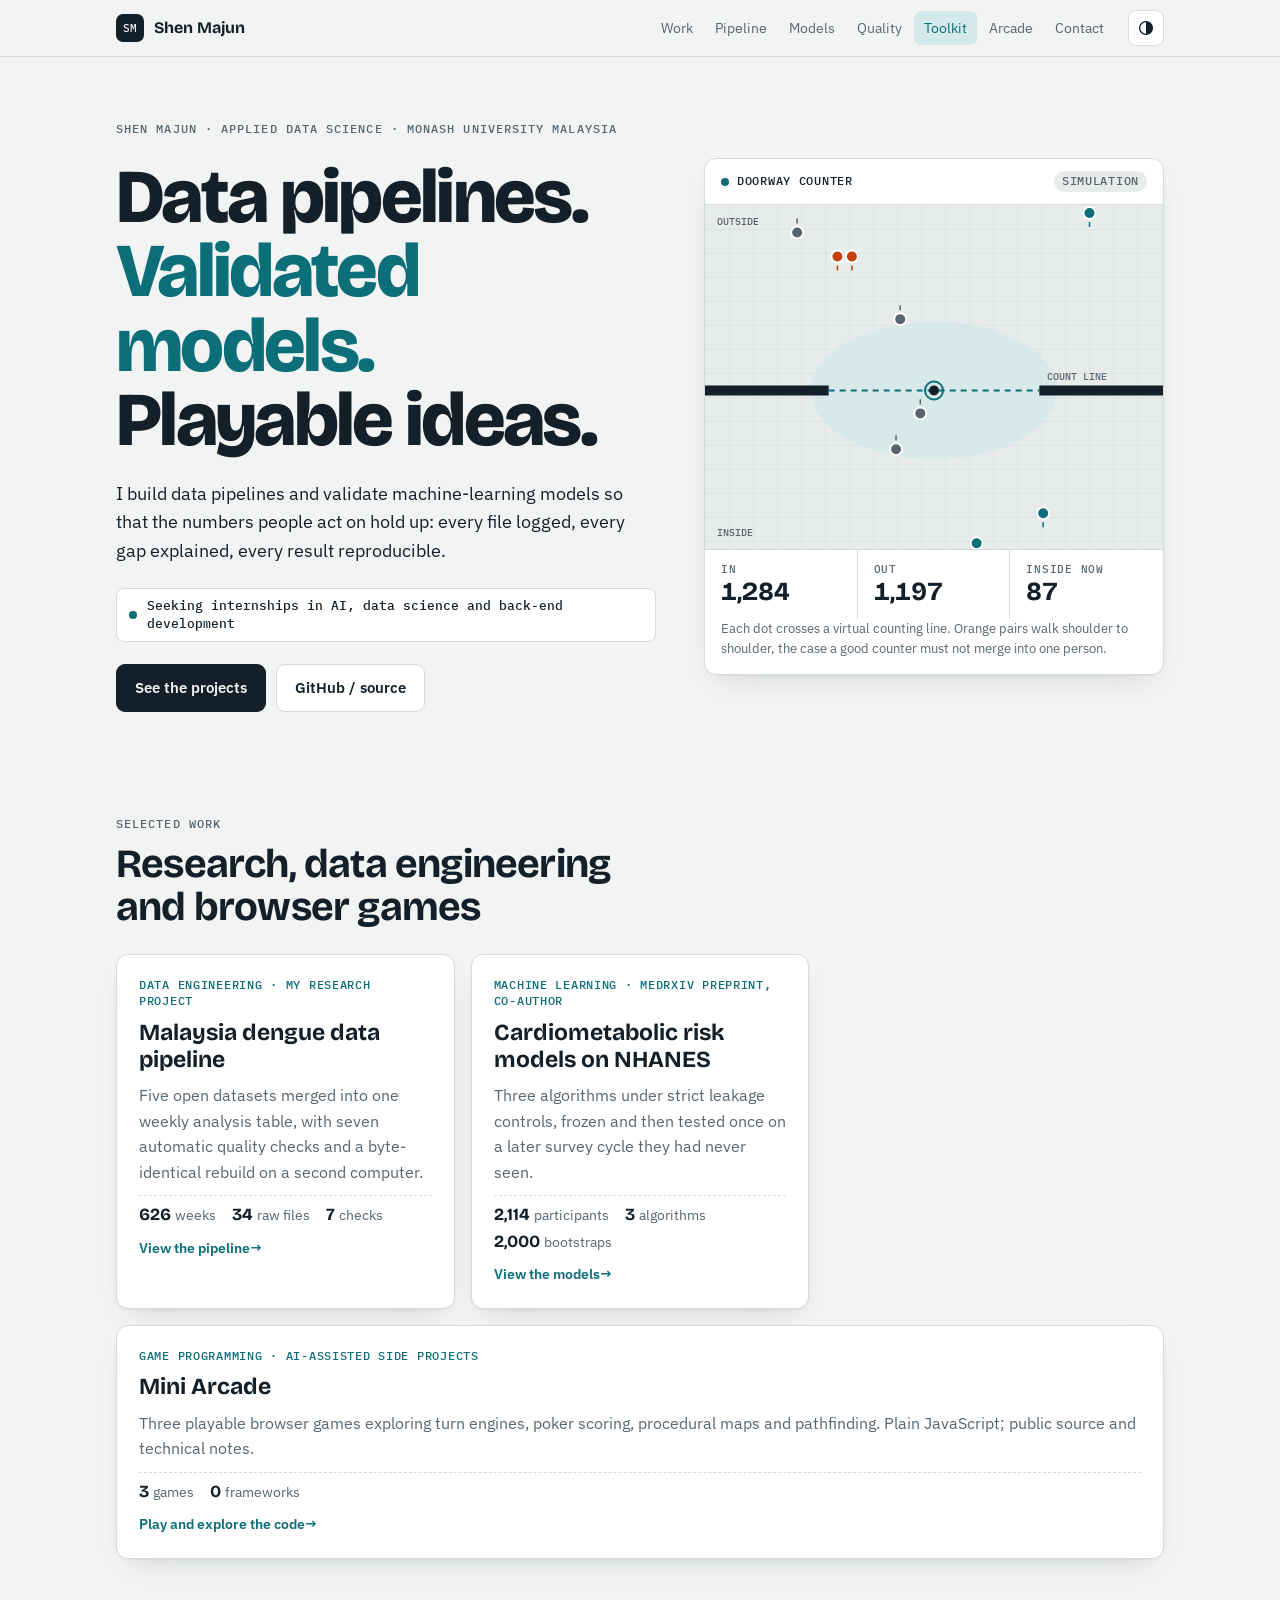
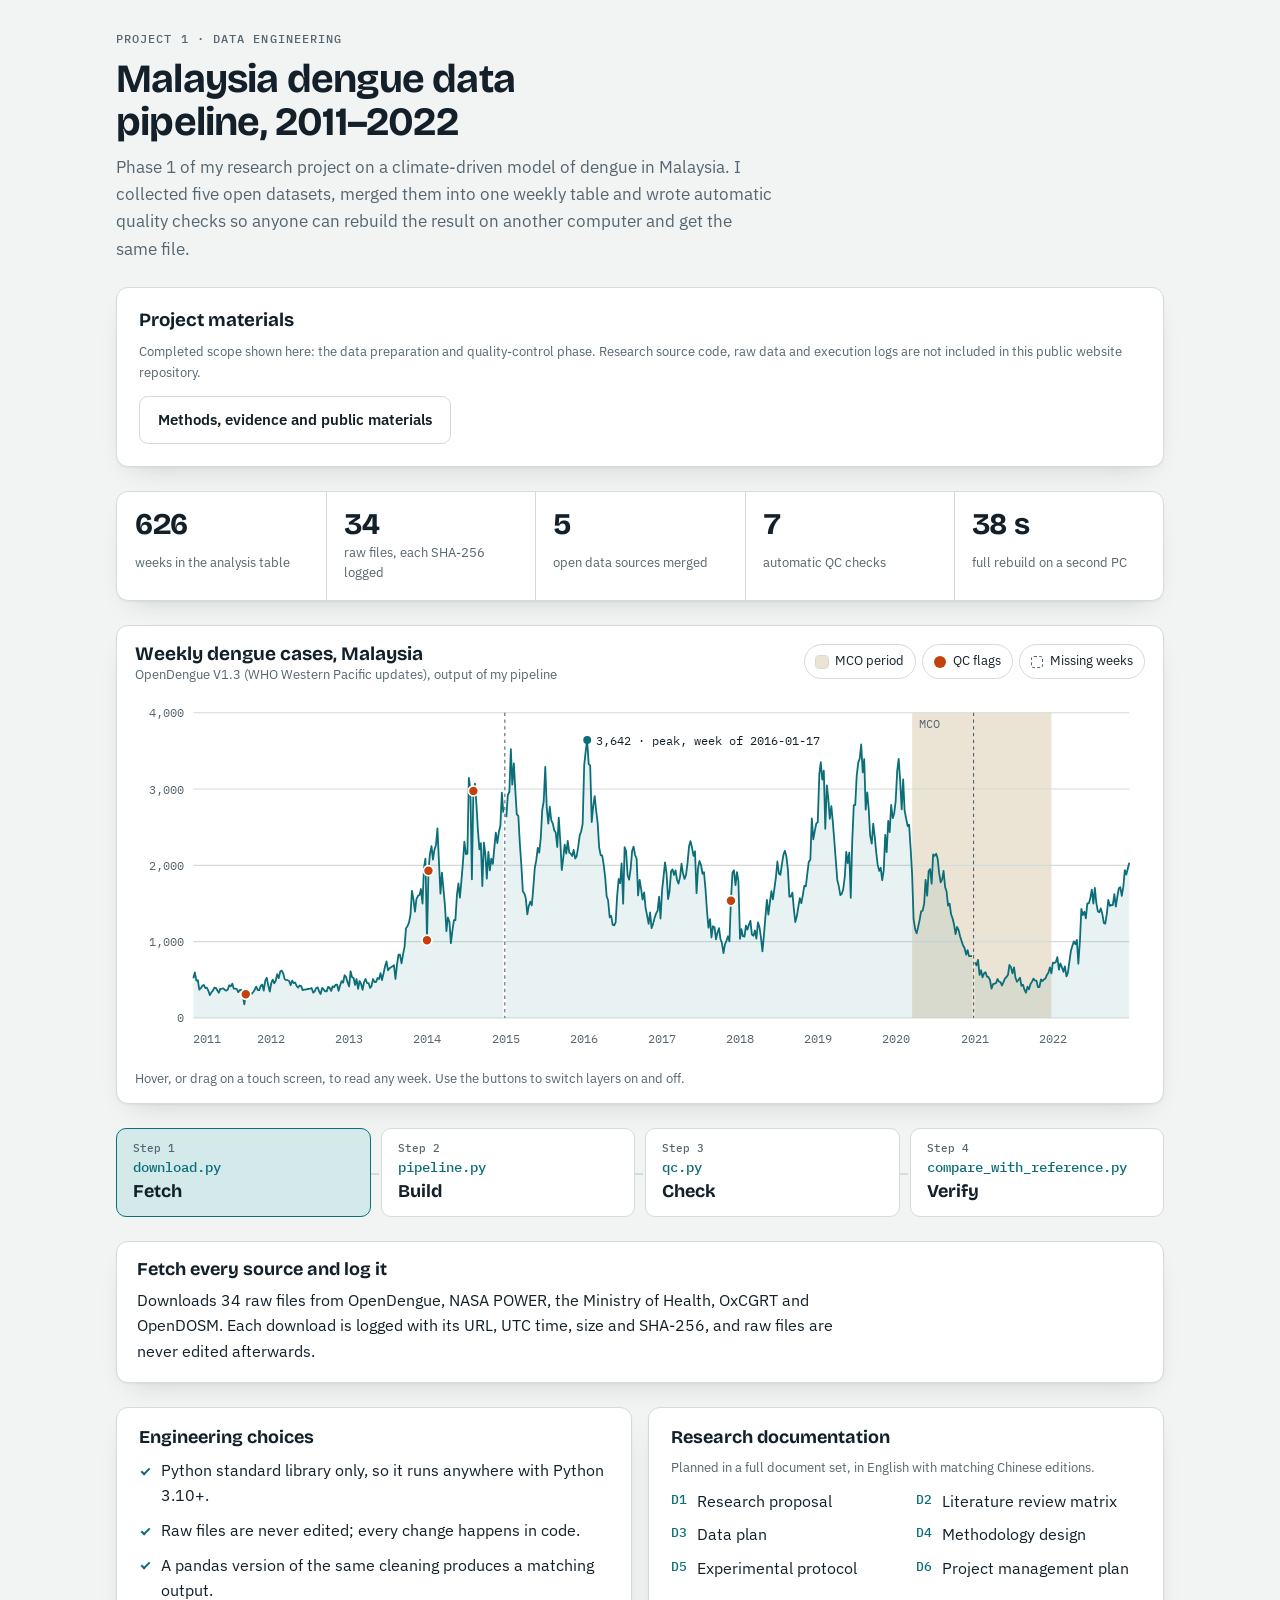
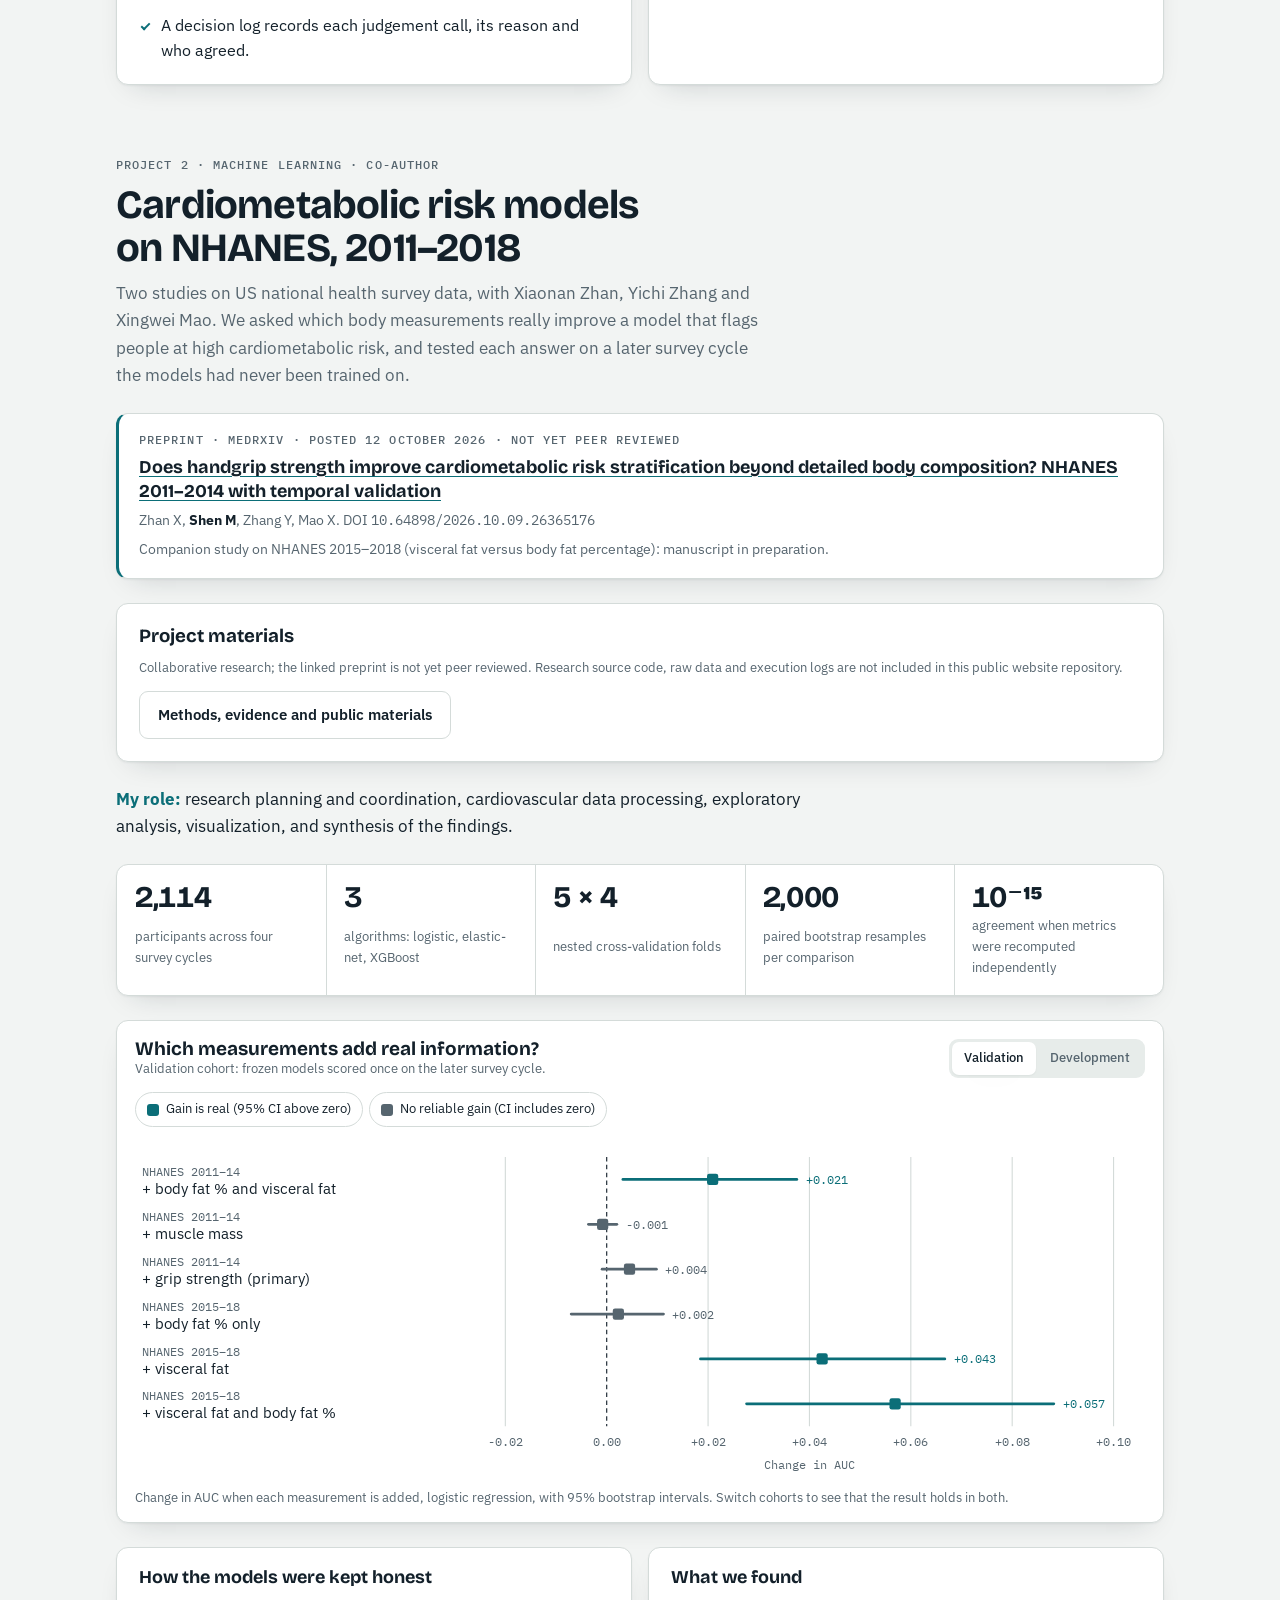
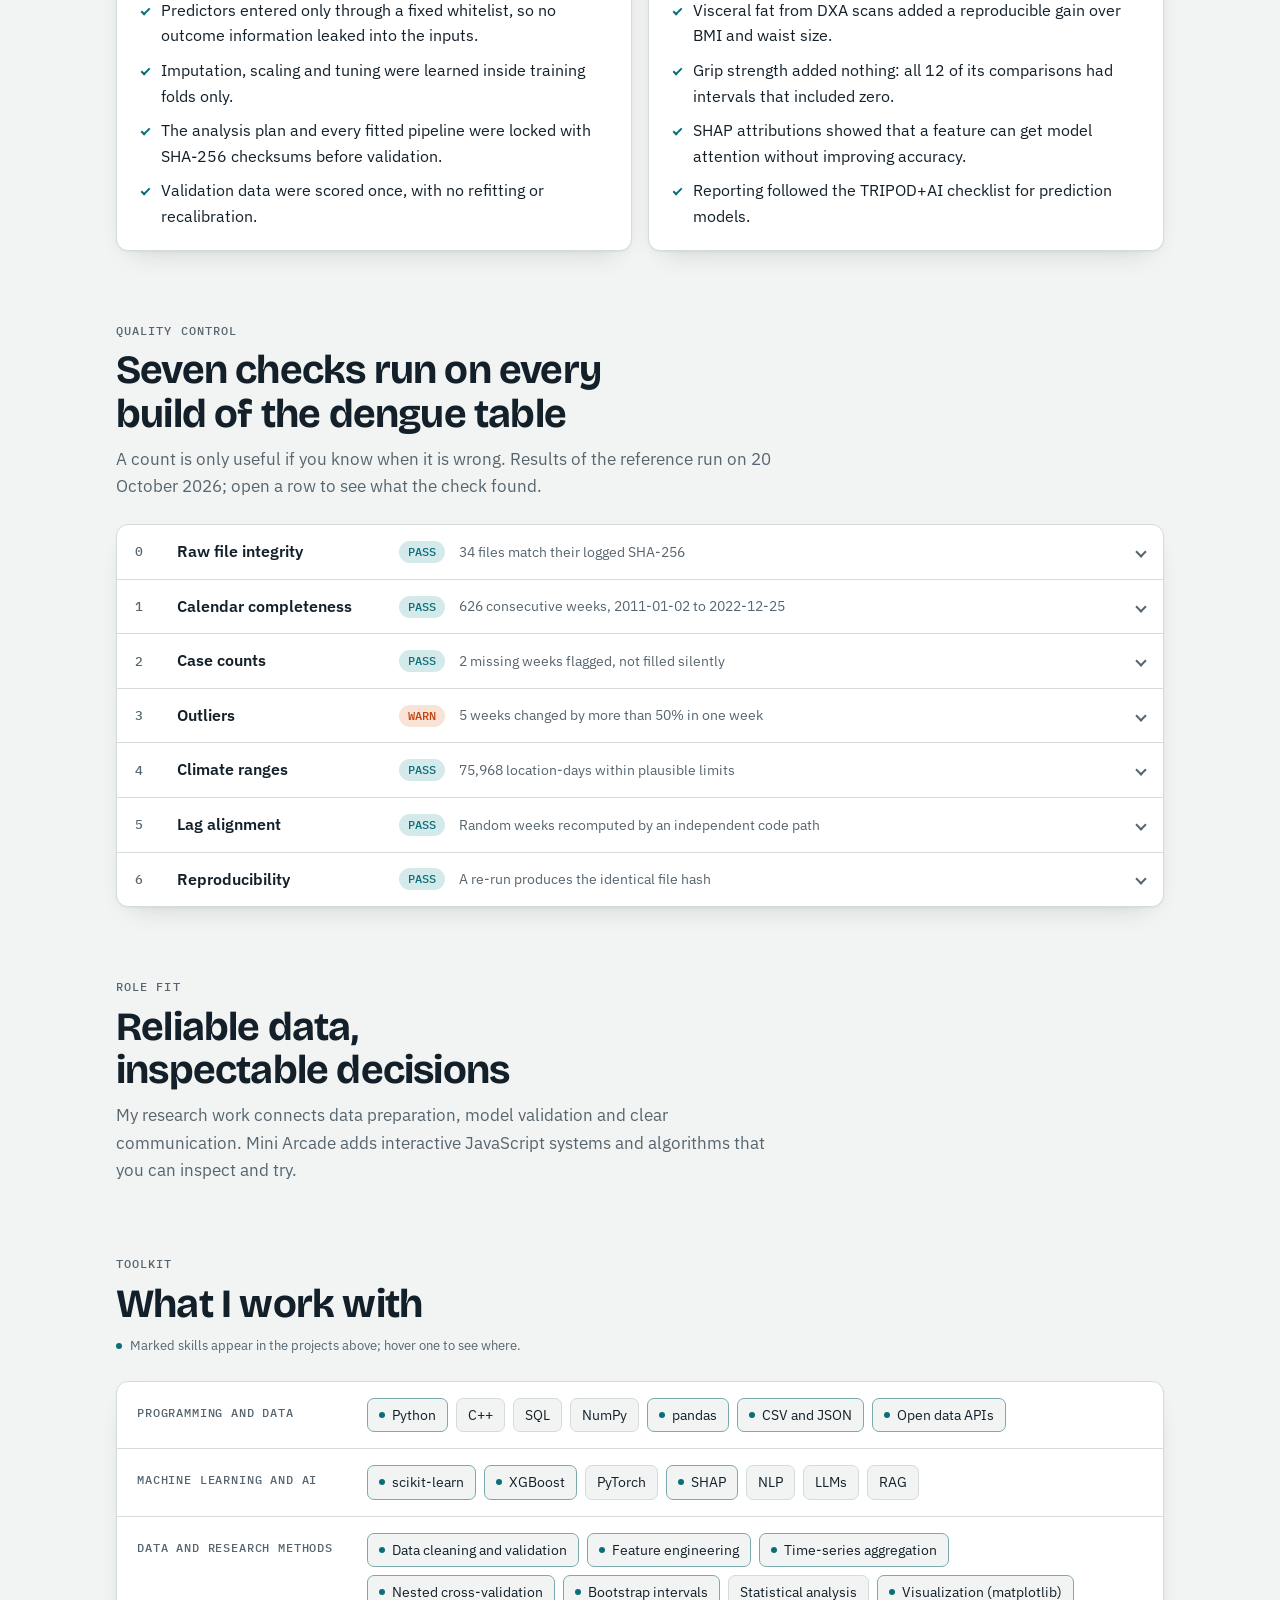
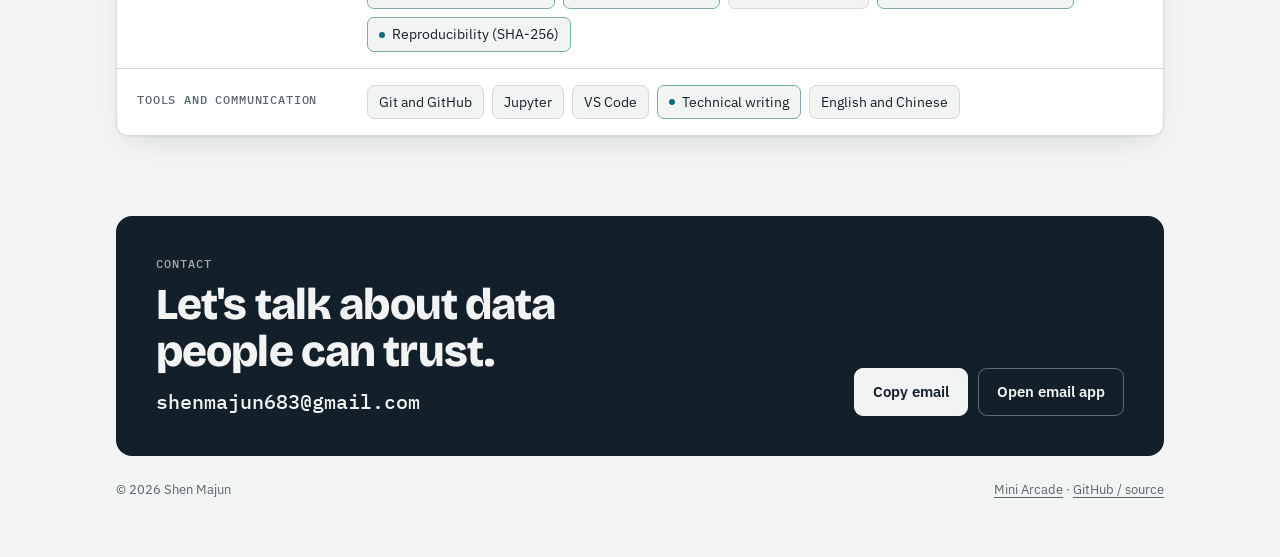
==== commit 24e404c8: "Restore portfolio homepage and connect project demos Publish the general portfolio at the site root," ====
--- a/index.html
+++ b/index.html
@@ -14,13 +14,14 @@
 <link rel="preconnect" href="https://fonts.gstatic.com" crossorigin>
 <link rel="stylesheet" href="https://fonts.googleapis.com/css2?family=Bricolage+Grotesque:opsz,wght@12..96,500;12..96,700;12..96,800&family=IBM+Plex+Sans:wght@400;500;600&family=IBM+Plex+Mono:wght@400;500&display=swap">
 <link rel="stylesheet" href="assets/style.css">
+<link rel="canonical" href="https://respooner.github.io/">
 </head>
 <body>
 <nav class="nav" aria-label="Sections">
   <div class="nav-inner">
     <a class="mark" href="#top"><i>SM</i><span>Shen Majun</span></a>
     <div class="nav-links">
-      <a href="#work">Work</a><a href="#pipeline">Pipeline</a><a href="#models">Models</a><a href="#qc">Quality</a><a href="#fit">Fit</a><a href="#toolkit">Toolkit</a><a href="#contact">Contact</a><a href="games/">Arcade</a>
+      <a href="#work">Work</a><a href="#pipeline">Pipeline</a><a href="#models">Models</a><a href="#qc">Quality</a><a href="#toolkit">Toolkit</a><a href="/mini-arcade/">Arcade</a><a href="#contact">Contact</a>
     </div>
     <button class="icon-btn" id="theme" type="button" aria-label="Switch light or dark theme" title="Switch light or dark theme">
       <svg width="18" height="18" viewBox="0 0 24 24" aria-hidden="true"><circle cx="12" cy="12" r="8.5" fill="none" stroke="currentColor" stroke-width="1.8"/><path d="M12 3.5a8.5 8.5 0 0 1 0 17z" fill="currentColor"/></svg>
@@ -32,12 +33,12 @@
   <header class="hero">
     <div class="hero-copy">
       <p class="eyebrow">Shen Majun · Applied Data Science · Monash University Malaysia</p>
-      <h1>Counting is easy. <em>Trusting the count</em> is the work.</h1>
+      <h1>Data pipelines. <em>Validated models.</em> Playable ideas.</h1>
       <p class="hero-text">I build data pipelines and validate machine-learning models so that the numbers people act on hold up: every file logged, every gap explained, every result reproducible.</p>
-      <p class="target"><i></i>Applying for the FootfallCam internship for Computer / IT students</p>
+      <p class="target"><i></i>Seeking internships in AI, data science and back-end development</p>
       <div class="cta">
         <a class="btn primary" href="#work">See the projects</a>
-        <button class="btn" type="button" data-copy-email>Copy email</button>
+        <a class="btn" href="https://github.com/respooner/respooner.github.io">GitHub / source</a>
       </div>
     </div>
     <figure class="door card">
@@ -55,7 +56,7 @@
   <section class="sec" id="work">
     <div class="sec-head">
       <p class="eyebrow">Selected work</p>
-      <h2>Two projects, one habit: check the numbers before anyone uses them</h2>
+      <h2>Research, data engineering and browser games</h2>
     </div>
     <div class="work-grid">
       <a class="work-card card" href="#pipeline">
@@ -72,6 +73,13 @@
         <span class="stats"><span><b>2,114</b>participants</span><span><b>3</b>algorithms</span><span><b>2,000</b>bootstraps</span></span>
         <span class="go">View the models</span>
       </a>
+      <a class="work-card card" href="/mini-arcade/">
+        <span class="kind">Game programming · AI-assisted side projects</span>
+        <strong>Mini Arcade</strong>
+        <span class="desc">Three playable browser games exploring turn engines, poker scoring, procedural maps and pathfinding. Plain JavaScript; public source and technical notes.</span>
+        <span class="stats"><span><b>3</b>games</span><span><b>0</b>frameworks</span></span>
+        <span class="go">Play and explore the code</span>
+      </a>
     </div>
   </section>
 
@@ -80,6 +88,11 @@
       <p class="eyebrow">Project 1 · Data engineering</p>
       <h2>Malaysia dengue data pipeline, 2011–2022</h2>
       <p class="lede">Phase 1 of my research project on a climate-driven model of dengue in Malaysia. I collected five open datasets, merged them into one weekly table and wrote automatic quality checks so anyone can rebuild the result on another computer and get the same file.</p>
+    </div>
+    <div class="evidence card">
+      <h3>Project materials</h3>
+      <p class="caption">Completed scope shown here: the data preparation and quality-control phase. Research source code, raw data and execution logs are not included in this public website repository.</p>
+      <div class="cta"><a class="btn" href="/projects/research.html#dengue">Methods, evidence and public materials</a></div>
     </div>
     <div class="tally card">
       <div><b>626</b><span>weeks in the analysis table</span></div>
@@ -151,6 +164,11 @@
       <a href="https://www.medrxiv.org/content/10.64898/2026.10.09.26365176v1" target="_blank" rel="noopener">Does handgrip strength improve cardiometabolic risk stratification beyond detailed body composition? NHANES 2011–2014 with temporal validation</a>
       <p class="authors">Zhan X, <strong>Shen M</strong>, Zhang Y, Mao X. DOI <span class="doi">10.64898/2026.10.09.26365176</span></p>
       <p class="authors">Companion study on NHANES 2015–2018 (visceral fat versus body fat percentage): manuscript in preparation.</p>
+    </div>
+    <div class="evidence card">
+      <h3>Project materials</h3>
+      <p class="caption">Collaborative research; the linked preprint is not yet peer reviewed. Research source code, raw data and execution logs are not included in this public website repository.</p>
+      <div class="cta"><a class="btn" href="/projects/research.html#nhanes">Methods, evidence and public materials</a></div>
     </div>
     <p class="role"><strong>My role:</strong> research planning and coordination, cardiovascular data processing, exploratory analysis, visualization, and synthesis of the findings.</p>
     <div class="tally card">
@@ -224,25 +242,11 @@
     </div>
   </section>
 
+
+
   <section class="sec" id="fit">
-    <div class="sec-head">
-      <p class="eyebrow">Why FootfallCam</p>
-      <h2>The same problems, at a shop entrance</h2>
-      <p class="lede">FootfallCam counts visitors with 3D sensors and AI video analytics for retailers, malls, libraries and airports. The data problems I worked on are the ones a people-counting platform meets every day.</p>
-    </div>
-    <div class="fit card">
-      <div class="fit-head"><span>In my projects</span><span></span><span>At a people-counting company</span></div>
-      <div class="fit-row"><span>Two missing weeks flagged instead of guessed</span><span class="arrow" aria-hidden="true">→</span><span class="them">A sensor goes offline for a day; reports should show the gap honestly</span></div>
-      <div class="fit-row"><span>Week-to-week change above 50% raised as a warning</span><span class="arrow" aria-hidden="true">→</span><span class="them">Alerts for abnormal counts before a client sees a wrong report</span></div>
-      <div class="fit-row"><span>Step change caused by a switch of source document</span><span class="arrow" aria-hidden="true">→</span><span class="them">Step change after a device swap, firmware update or new counting line</span></div>
-      <div class="fit-row"><span>Lockdown phases and stringency joined to every week</span><span class="arrow" aria-hidden="true">→</span><span class="them">Footfall baselines that account for holidays, events and closures</span></div>
-      <div class="fit-row"><span>Weather lagged 1–8 weeks and checked for alignment</span><span class="arrow" aria-hidden="true">→</span><span class="them">Footfall compared with weather, promotions and opening hours</span></div>
-      <div class="fit-row"><span>Identical hash on every re-run</span><span class="arrow" aria-hidden="true">→</span><span class="them">The same report numbers no matter when or where they are generated</span></div>
-      <div class="fit-row"><span>Models frozen, then tested once on a later survey cycle</span><span class="arrow" aria-hidden="true">→</span><span class="them">Counting and forecasting models tested on new stores and later dates before release</span></div>
-      <div class="fit-row"><span>A feature can get SHAP attention without improving accuracy</span><span class="arrow" aria-hidden="true">→</span><span class="them">Proving that a new sensor signal really improves the numbers clients see</span></div>
-    </div>
-  </section>
-
+    <div class="sec-head"><p class="eyebrow">Role fit</p><h2>Reliable data, inspectable decisions</h2><p class="lede">My research work connects data preparation, model validation and clear communication. Mini Arcade adds interactive JavaScript systems and algorithms that you can inspect and try.</p></div>
+  </section>
   <section class="sec" id="toolkit">
     <div class="sec-head">
       <p class="eyebrow">Toolkit</p>
@@ -276,7 +280,7 @@
       <a class="btn" href="mailto:shenmajun683@gmail.com">Open email app</a>
     </div>
   </section>
-  <footer class="foot"><span>© 2026 Shen Majun</span><a href="games/">Mini Arcade: three browser games I built</a><span>Built with HTML, CSS and plain JavaScript</span></footer>
+  <footer class="foot"><span>© 2026 Shen Majun</span><span><a href="/mini-arcade/">Mini Arcade</a> · <a href="https://github.com/respooner/respooner.github.io">GitHub / source</a></span></footer>
 </main>
 
 <script src="assets/main.js"></script>
--- a/assets/style.css
+++ b/assets/style.css
@@ -249,3 +249,12 @@
 .contact .cta .btn:hover { border-color: var(--paper); }
 @media (max-width: 720px) { .contact { grid-template-columns: 1fr; } }
 .foot { padding-top: 24px; display: flex; flex-wrap: wrap; justify-content: space-between; gap: 8px 20px; font-size: 13px; color: var(--muted); }
+
+/* Portfolio links and project evidence. */
+.evidence { display: grid; gap: 12px; padding: 22px; }
+.work-grid .work-card:last-child:nth-child(odd) { grid-column: 1 / -1; }
+.foot a { text-underline-offset: 3px; }
+.evidence-list { padding-left: 20px; margin: 0; }
+.evidence-list li + li { margin-top: 10px; }
+.project-links { display: flex; flex-wrap: wrap; gap: 12px; }
+.project-links a { color: var(--signal); font-weight: 600; text-underline-offset: 3px; }
